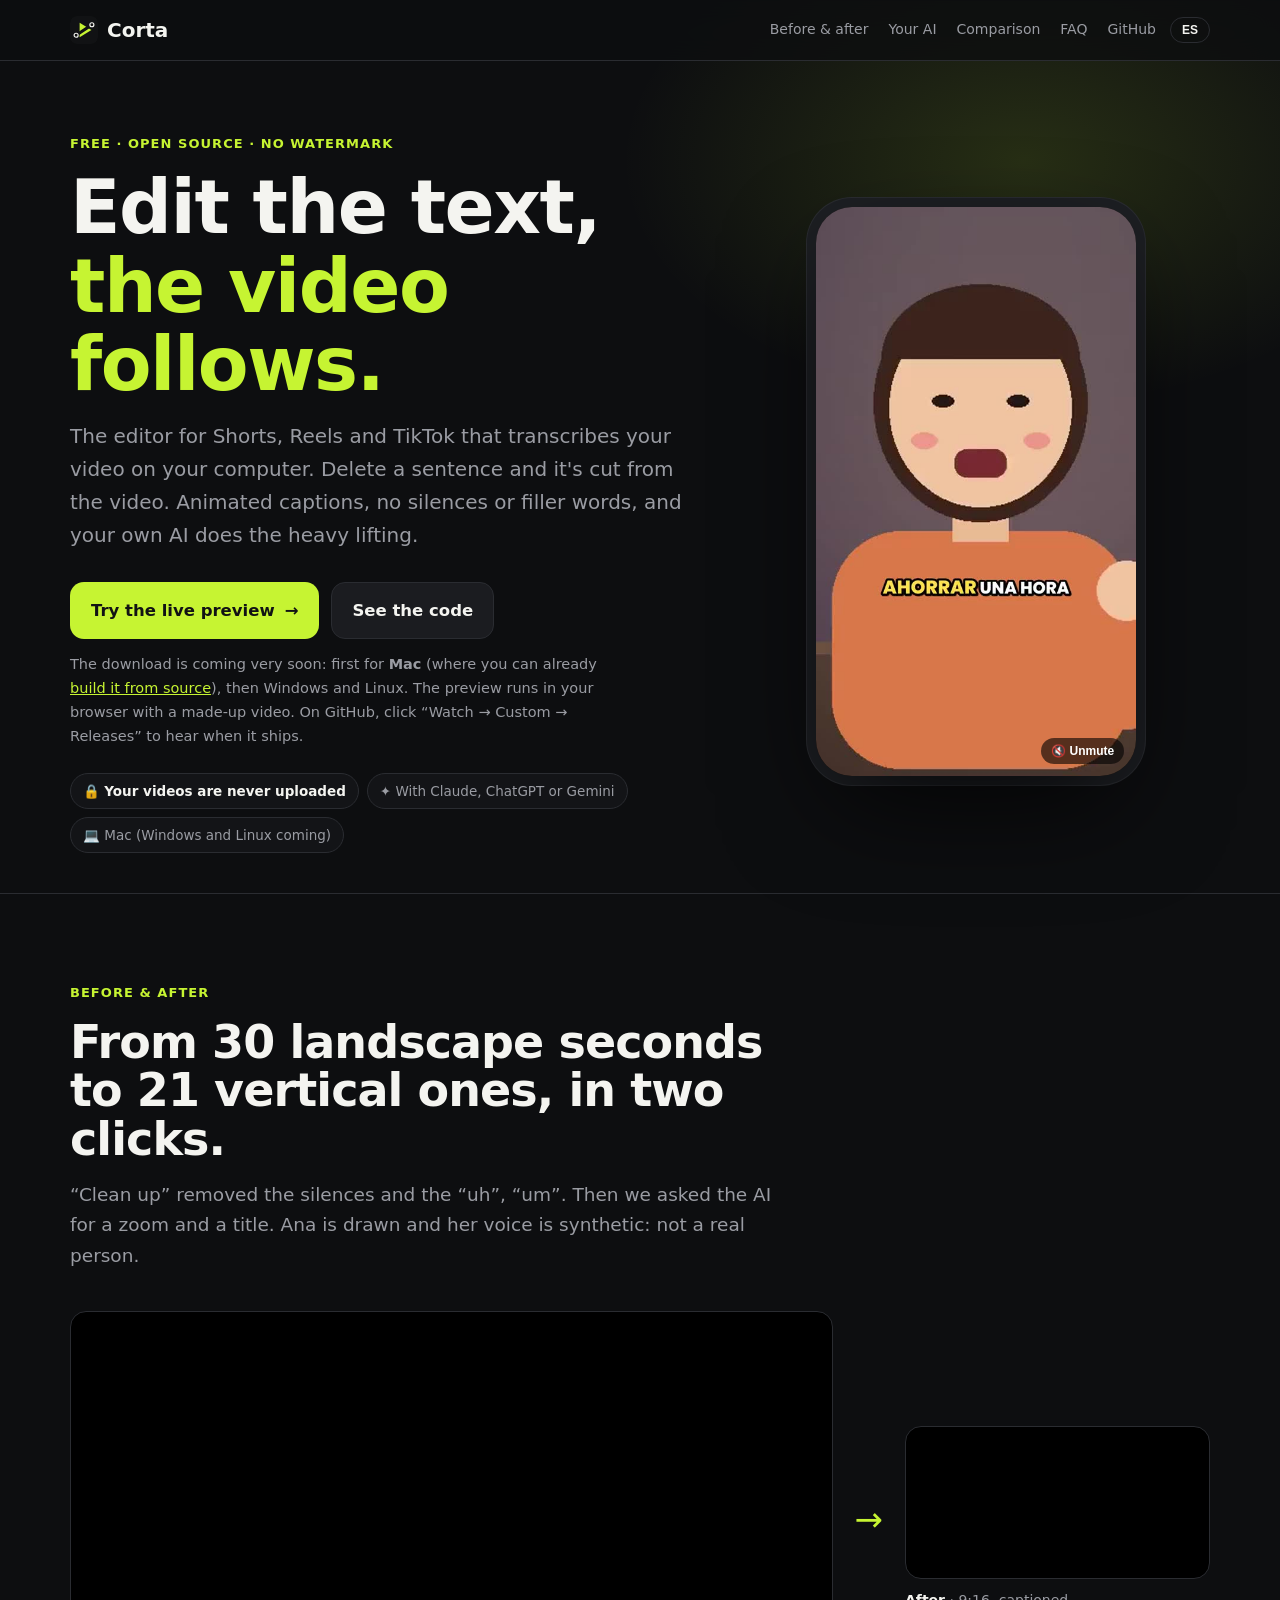
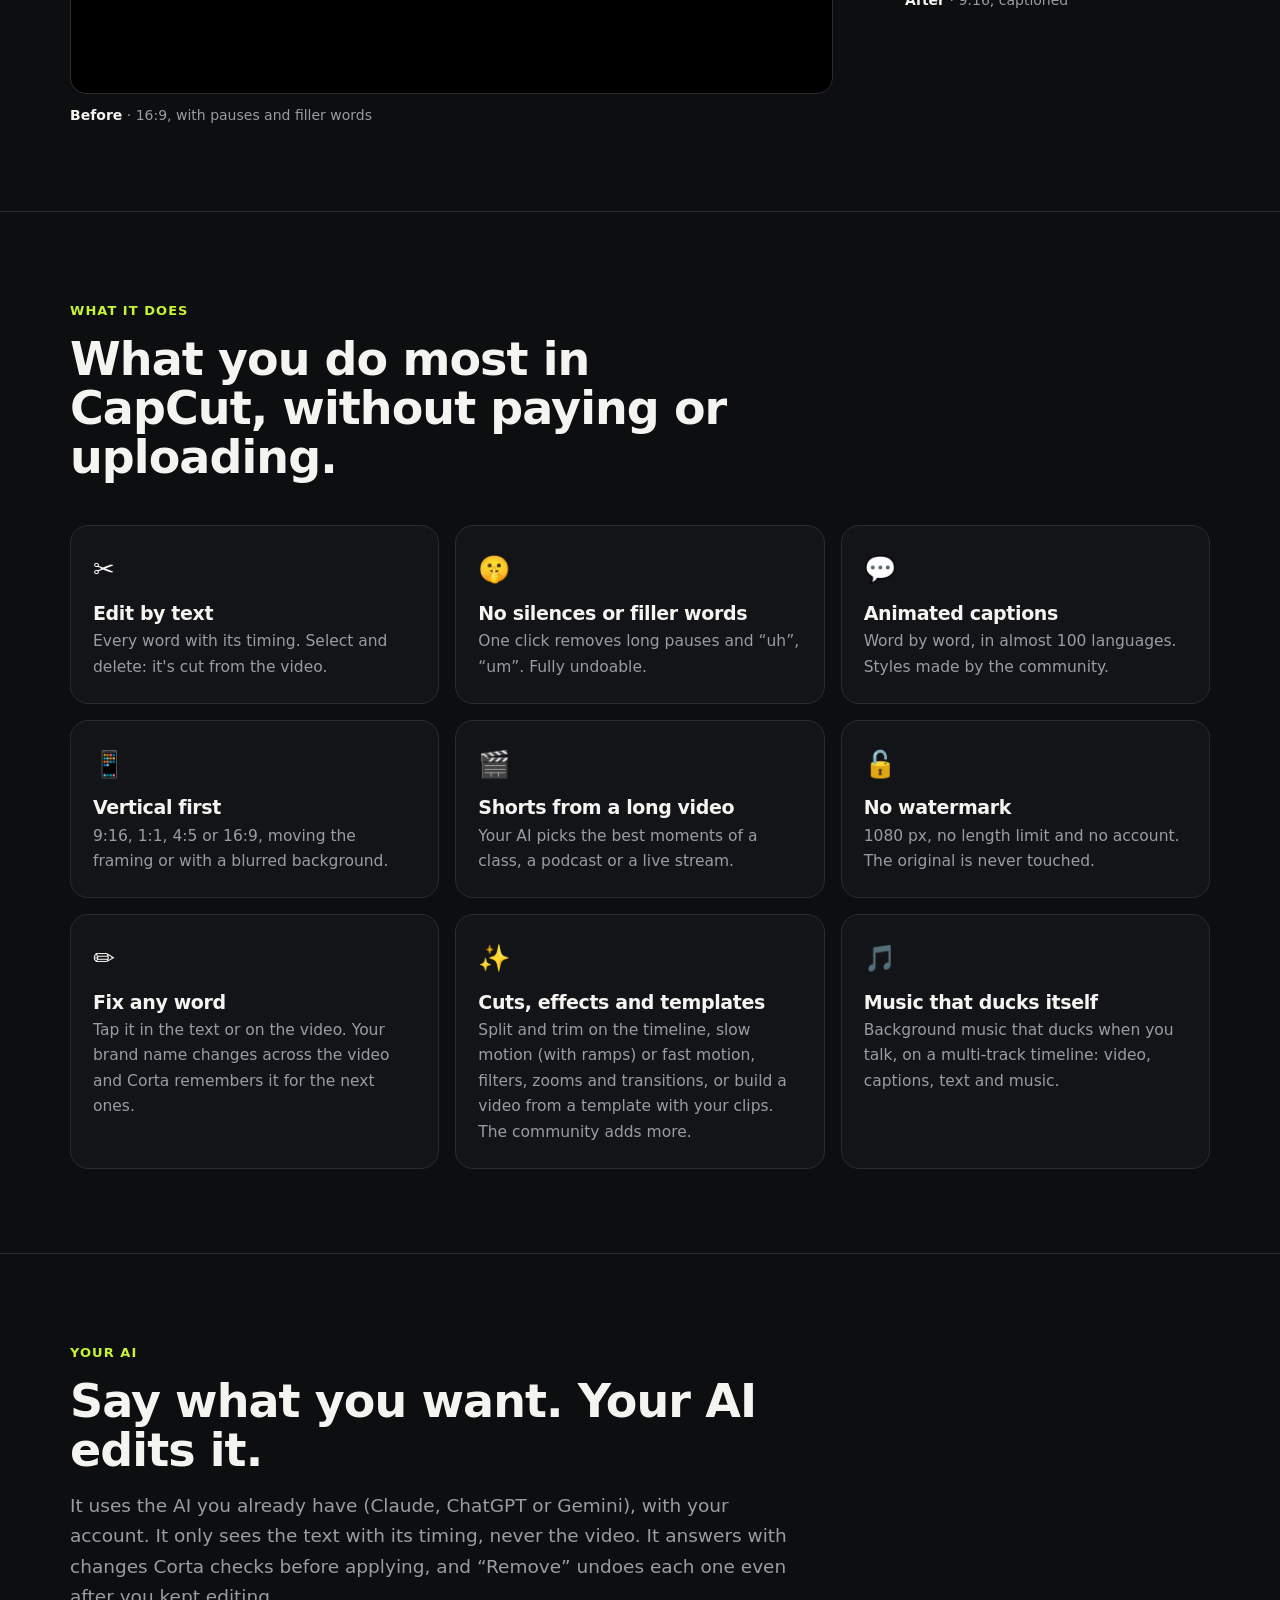
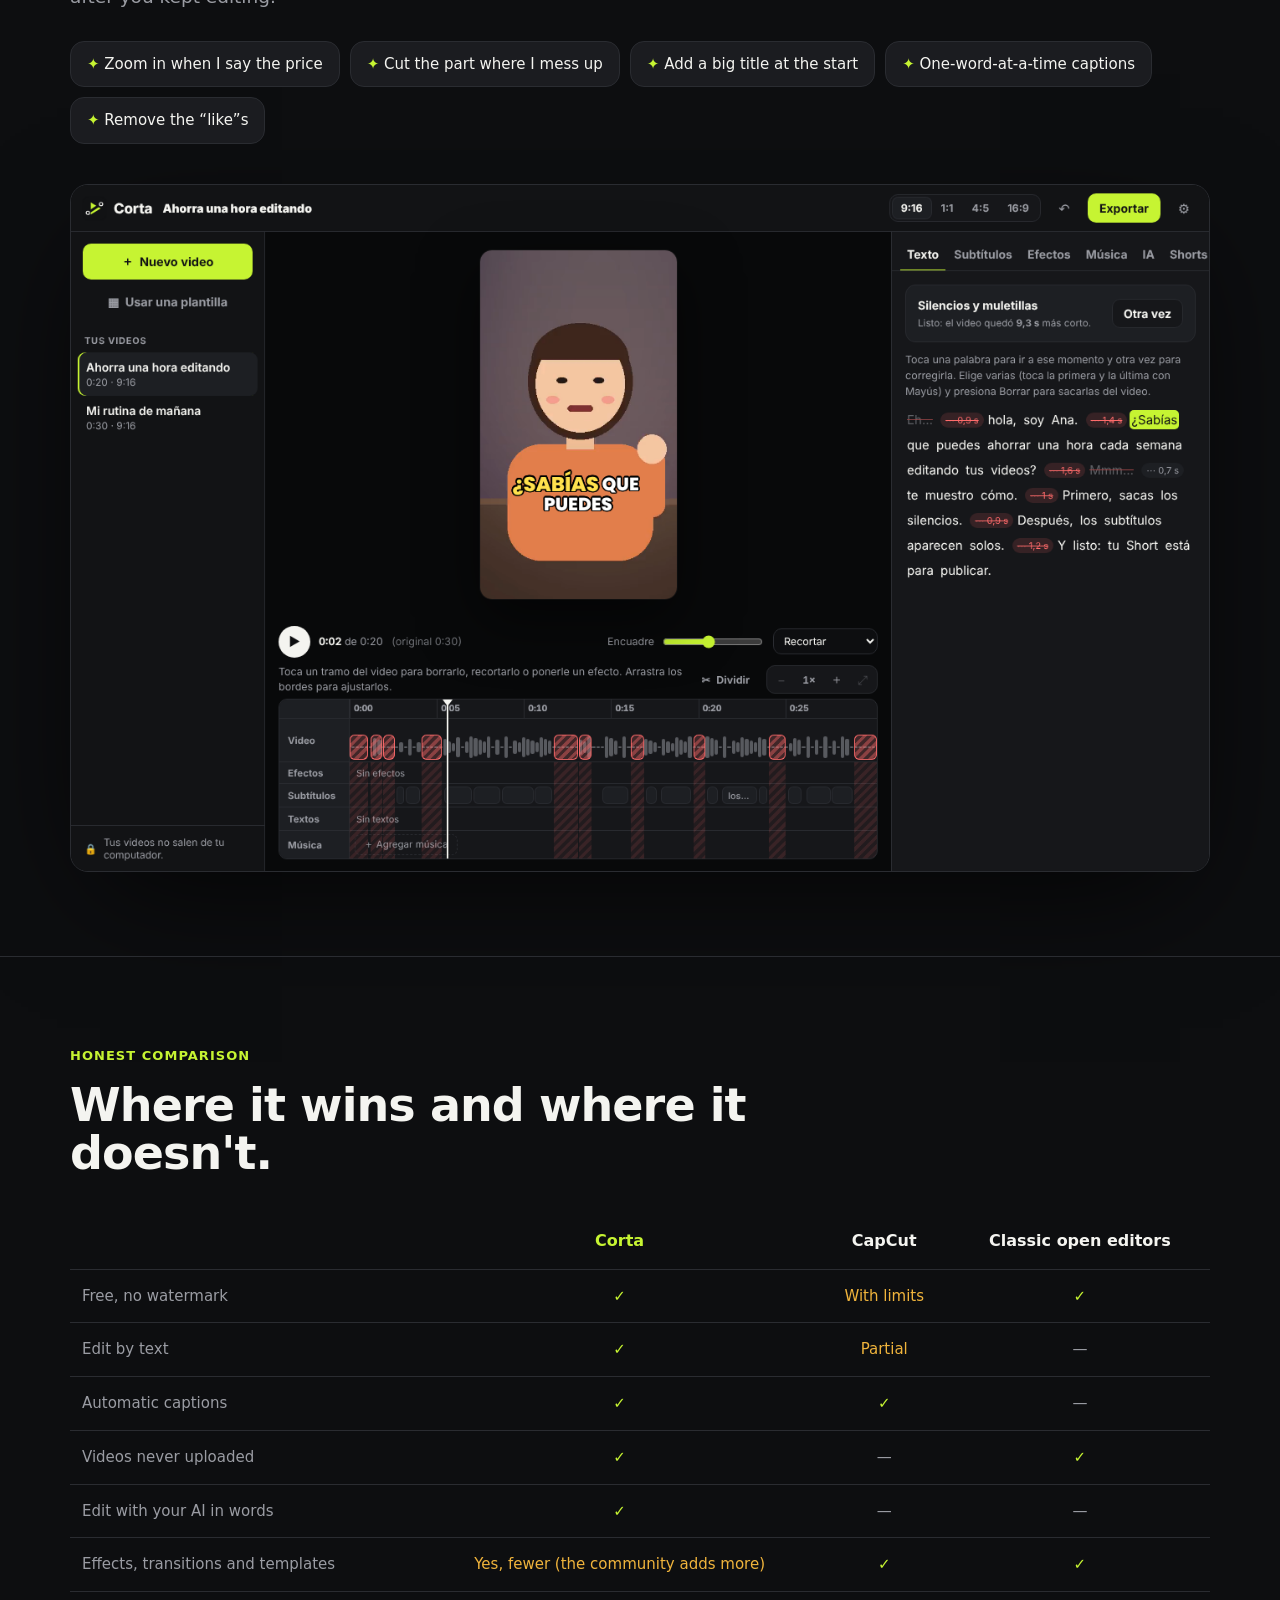
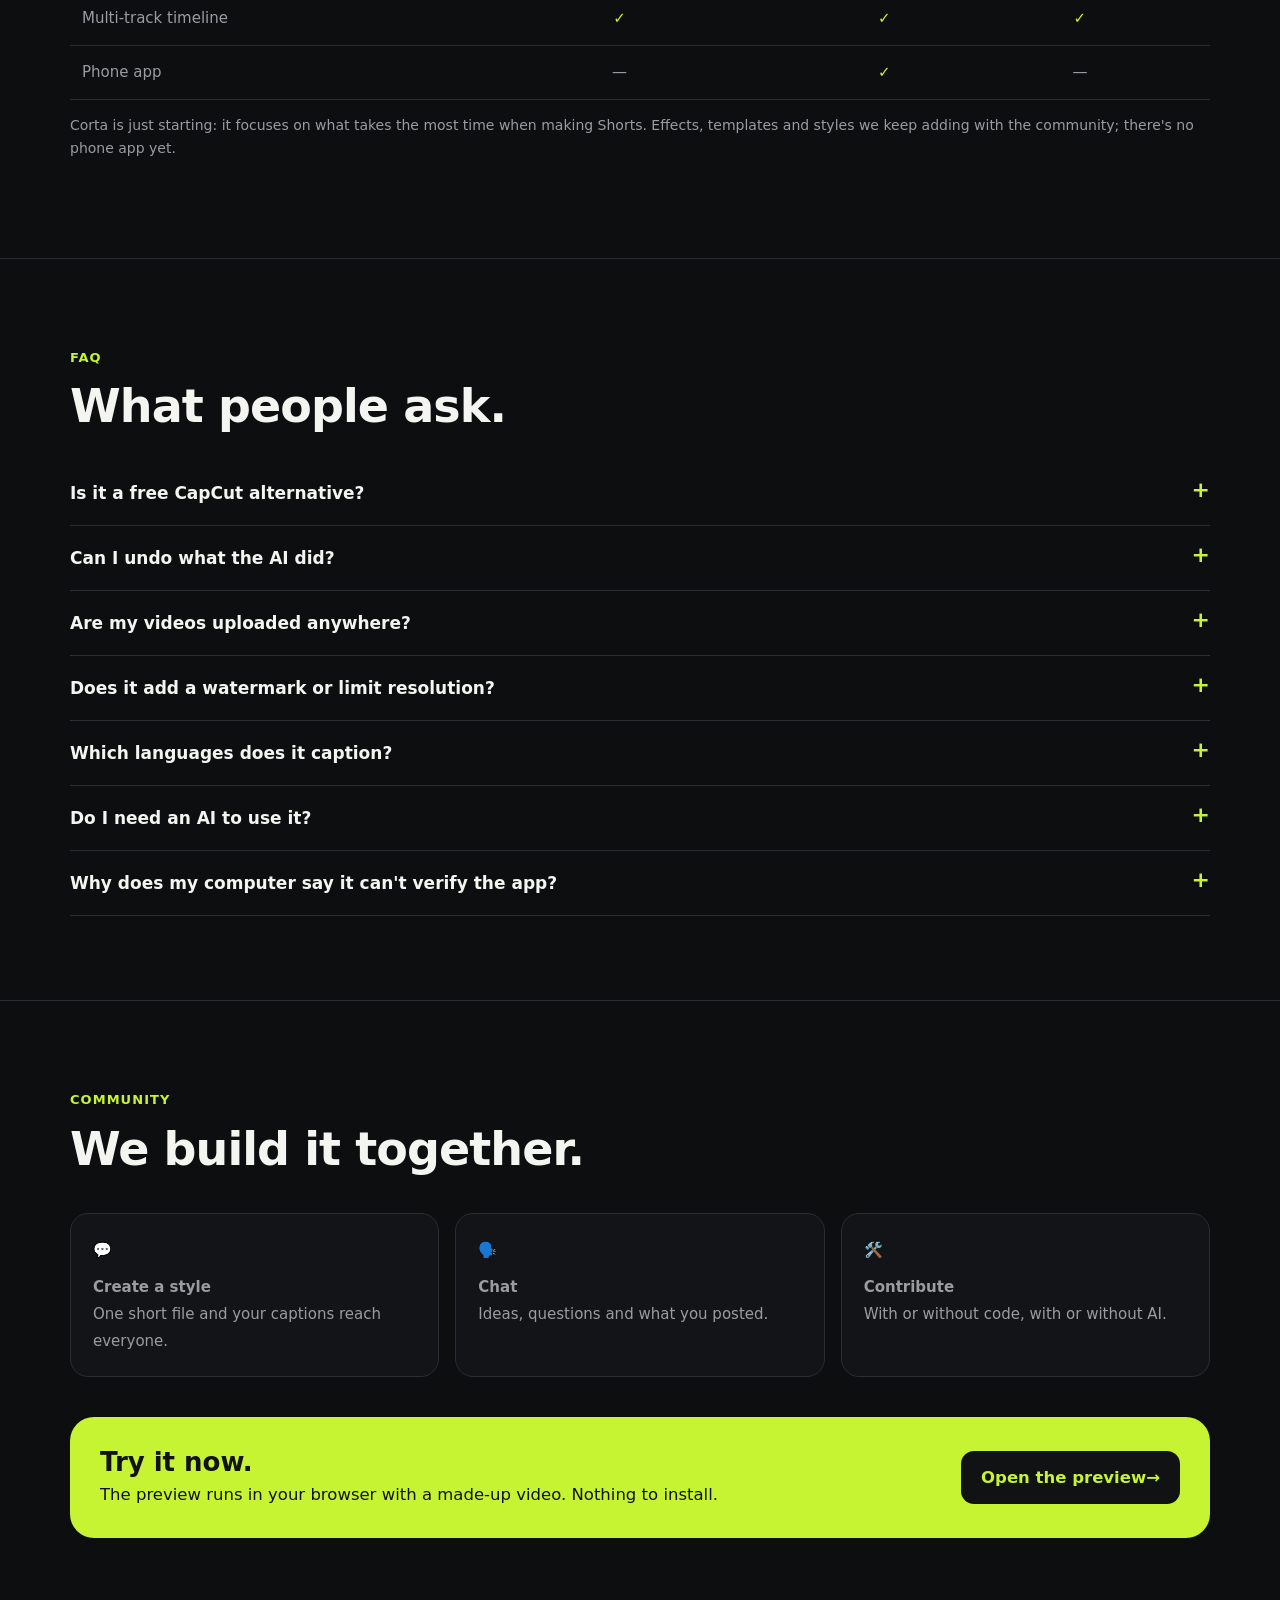
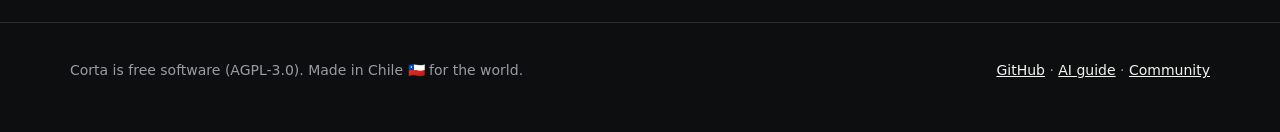
==== docs/index.html @ 0e77f6f2 "Velocidad por tramo: cámara lenta, rápida y rampa, sincronizada con subtítulos y efectos - proyecto." ====
<!doctype html>
<html lang="es">
<head>
<meta charset="utf-8">
<meta name="viewport" content="width=device-width, initial-scale=1">
<meta http-equiv="Content-Security-Policy" content="default-src 'self'; script-src 'sha256-eM6V+o60xkxbkZ+aqkT/GtKiY5yO519EwSRZNGDhV3E='; style-src 'self' 'unsafe-inline' https://fonts.googleapis.com; font-src https://fonts.gstatic.com; img-src 'self' data:; media-src 'self'; connect-src 'none'; object-src 'none'; base-uri 'none'; form-action 'none'; upgrade-insecure-requests">
<title>Corta — editor de video gratis para Shorts, Reels y TikTok con subtítulos automáticos | Alternativa abierta a CapCut</title>
<meta name="description" content="Editor de video gratis y de código abierto: editas el texto y se edita el video. Subtítulos animados automáticos, quita silencios y muletillas, formato vertical y tu propia IA para sacar Shorts de un video largo. Sin marca de agua y todo en tu computador.">
<link rel="canonical" href="https://corta-app.github.io/corta/">
<meta name="theme-color" content="#0d0e10">
<link rel="icon" href="favicon.svg" type="image/svg+xml">
<link rel="apple-touch-icon" href="apple-touch-icon.png">
<meta property="og:type" content="website">
<meta property="og:site_name" content="Corta">
<meta property="og:url" content="https://corta-app.github.io/corta/">
<meta property="og:locale" content="es_CL"><meta property="og:locale:alternate" content="en_US">
<meta property="og:title" content="Corta — editas el texto, se edita el video">
<meta property="og:description" content="Subtítulos animados, sin silencios ni muletillas y tu propia IA. Para Shorts, Reels y TikTok. Gratis, abierto y sin marca de agua.">
<meta property="og:image" content="https://corta-app.github.io/corta/img/compartir.png">
<meta property="og:image:width" content="1200"><meta property="og:image:height" content="630">
<meta property="og:image:alt" content="Corta: el editor y las plantillas, con un video de mentira">
<meta name="twitter:card" content="summary_large_image">
<meta name="twitter:title" content="Corta — editas el texto, se edita el video">
<meta name="twitter:description" content="Subtítulos animados, sin silencios ni muletillas, efectos, plantillas y tu propia IA. Para Shorts, Reels y TikTok. Gratis, abierto y sin marca de agua.">
<meta name="twitter:image" content="https://corta-app.github.io/corta/img/compartir.png">
<script type="application/ld+json">
{
 "@context": "https://schema.org",
 "@graph": [
  {
   "@type": "SoftwareApplication",
   "name": "Corta",
   "url": "https://corta-app.github.io/corta/",
   "image": "https://corta-app.github.io/corta/img/compartir.png",
   "description": "Editor de video para Shorts, Reels y TikTok que transcribe en tu computador para editar por texto, agrega subtítulos animados, quita silencios y muletillas y usa tu propia IA para editar y sacar Shorts de videos largos.",
   "applicationCategory": "MultimediaApplication",
   "operatingSystem": "macOS 15",
   "license": "https://www.gnu.org/licenses/agpl-3.0.html",
   "isAccessibleForFree": true,
   "offers": { "@type": "Offer", "price": "0", "priceCurrency": "USD" },
   "codeRepository": "https://github.com/corta-app/corta",
   "inLanguage": ["es", "en"]
  },
  {
   "@type": "FAQPage",
   "mainEntity": [
    { "@type": "Question", "name": "¿Corta es una alternativa gratis a CapCut?", "acceptedAnswer": { "@type": "Answer", "text": "Para lo que más se usa en Shorts, Reels y TikTok (subtítulos animados, cortar silencios, formato vertical) sí: es gratis, de código abierto y sin marca de agua. CapCut tiene muchos más efectos y una app de celular; Corta trae efectos, transiciones y plantillas, la comunidad suma más en su catálogo, y se enfoca en editar rápido por texto." } },
    { "@type": "Question", "name": "¿Puedo deshacer lo que hizo la IA?", "acceptedAnswer": { "@type": "Answer", "text": "Sí. Cada cambio de la IA queda anotado y «Quitar» deshace justo ese cambio, aunque hayas seguido editando. Lo que tocaste a mano después se conserva." } },
    { "@type": "Question", "name": "¿Mis videos se suben a algún lado?", "acceptedAnswer": { "@type": "Answer", "text": "No. La transcripción y la exportación pasan en tu computador. Tu IA solo recibe el texto del video con sus tiempos, con tu propia cuenta." } },
    { "@type": "Question", "name": "¿Pone marca de agua o limita la resolución?", "acceptedAnswer": { "@type": "Answer", "text": "No. Exporta en 1080 px sin marca de agua y sin límite de duración." } },
    { "@type": "Question", "name": "¿En qué idiomas hace subtítulos?", "acceptedAnswer": { "@type": "Answer", "text": "En los que entiende whisper, el transcriptor abierto: español, inglés, portugués, francés y casi 100 idiomas más." } },
    { "@type": "Question", "name": "¿Necesito una IA para usarlo?", "acceptedAnswer": { "@type": "Answer", "text": "No para editar por texto, limpiar silencios y poner subtítulos. La IA (Claude, ChatGPT o Gemini, con tu cuenta) sirve para pedir cambios en palabras y sacar Shorts de un video largo." } }
   ]
  }
 ]
}
</script>
<link rel="preconnect" href="https://fonts.googleapis.com"><link rel="preconnect" href="https://fonts.gstatic.com" crossorigin>
<link href="https://fonts.googleapis.com/css2?family=Bricolage+Grotesque:opsz,wght@12..96,500;12..96,700;12..96,800&family=Inter:wght@400;500;600&display=swap" rel="stylesheet">
<style>
  :root { --titulo: "Bricolage Grotesque", Inter, system-ui, -apple-system, sans-serif; --fondo: #0d0e10; --fondo2: #131417; --panel: #1b1c20; --linea: #2a2c31;
    --texto: #f4f4f0; --suave: #9a9ca3; --acento: #c6f432; --rojo: #ff6b6b; --tinta: #111214; }
  * { box-sizing: border-box; } html { scroll-behavior: smooth; scroll-padding-top: 76px; }
  body { margin: 0; background: var(--fondo); color: var(--texto); font: 16.5px/1.65 Inter, system-ui, -apple-system, sans-serif; -webkit-font-smoothing: antialiased; overflow-x: hidden; }
  a { color: var(--acento); } :focus-visible { outline: 2px solid var(--acento); outline-offset: 3px; border-radius: 6px; }
  .ancho { width: min(1140px, 100% - 32px); margin: 0 auto; }
  h1, h2, h3 { font-family: var(--titulo); letter-spacing: -.02em; line-height: 1.06; margin: 0; }
  section { padding: 84px 0; } section + section { border-top: 1px solid var(--linea); }
  .etiqueta { display: inline-block; font-size: 13px; font-weight: 600; letter-spacing: .08em; text-transform: uppercase; color: var(--acento); margin-bottom: 14px; }
  h2 { font-size: clamp(30px, 4vw, 46px); font-weight: 800; max-width: 22ch; }
  .intro { color: var(--suave); font-size: 18.5px; max-width: 62ch; margin: 16px 0 0; }
  .barra { position: sticky; top: 0; z-index: 20; backdrop-filter: blur(14px); background: color-mix(in srgb, var(--fondo) 80%, transparent); border-bottom: 1px solid var(--linea); }
  .barra .ancho { display: flex; align-items: center; gap: 14px; height: 60px; }
  .marca { display: flex; align-items: center; gap: 9px; font-family: var(--titulo); font-weight: 800; font-size: 20px; text-decoration: none; color: var(--texto); }
  .marca img { width: 28px; height: 28px; border-radius: 7px; }
  .barra nav { display: flex; gap: 20px; margin-left: auto; font-size: 14px; } .barra nav a { color: var(--suave); text-decoration: none; } .barra nav a:hover { color: var(--texto); }
  .idioma { border: 1px solid var(--linea); background: none; color: var(--texto); border-radius: 999px; padding: 5px 11px; font: 600 12px Inter, sans-serif; cursor: pointer; }
  @media (max-width: 820px) { .barra nav { display: none; } .idioma { margin-left: auto; } }

  .portada { padding: 68px 0 40px; border: 0; position: relative; }
  .portada::before { content: ""; position: absolute; inset: -60px 0 auto; height: 640px; background: radial-gradient(45% 55% at 80% 25%, rgba(198, 244, 50, .14), transparent 70%); pointer-events: none; z-index: -1; }
  .portada .ancho { display: grid; grid-template-columns: minmax(0, 1.15fr) minmax(0, .85fr); gap: 40px; align-items: center; }
  .portada h1 { font-size: clamp(42px, 6vw, 74px); font-weight: 800; }
  .portada h1 em { font-style: normal; color: var(--acento); }
  .portada .intro { font-size: 20px; }
  .acciones { display: flex; flex-wrap: wrap; gap: 12px; margin-top: 30px; align-items: center; }
  .boton { display: inline-flex; align-items: center; gap: 10px; padding: 14px 20px; border-radius: 14px; font-weight: 600; text-decoration: none; border: 1px solid var(--linea); color: var(--texto); background: var(--panel); }
  .boton.principal { background: var(--acento); color: var(--tinta); border-color: transparent; }
  .boton:hover { filter: brightness(1.07); }
  .aviso { color: var(--suave); font-size: 14.5px; margin-top: 14px; max-width: 60ch; }
  .chips { display: flex; flex-wrap: wrap; gap: 8px; margin-top: 24px; }
  .chips > span { font-size: 13.5px; padding: 6px 12px; border-radius: 999px; background: var(--fondo2); border: 1px solid var(--linea); color: var(--suave); }
  .chips b { color: var(--texto); font-weight: 600; }
  .telefono { justify-self: center; width: min(320px, 80vw); aspect-ratio: 9 / 16; border-radius: 36px; overflow: hidden; background: #000; box-shadow: 0 40px 110px -20px rgba(0, 0, 0, .8), 0 0 0 9px #1d1f23, 0 0 0 10px #2a2c31; position: relative; }
  .telefono video { width: 100%; height: 100%; object-fit: cover; display: block; }
  .sonido { position: absolute; right: 12px; bottom: 12px; border: 0; border-radius: 99px; background: rgba(0, 0, 0, .6); color: #fff; padding: 6px 10px; font: 600 12px Inter, sans-serif; cursor: pointer; }
  @media (max-width: 860px) { .portada .ancho { grid-template-columns: 1fr; } }

  .antes-despues { display: grid; grid-template-columns: minmax(0, 1.5fr) auto minmax(0, .6fr); gap: 22px; align-items: center; margin-top: 40px; }
  .antes-despues figure { margin: 0; }
  .antes-despues video { width: 100%; display: block; border-radius: 16px; border: 1px solid var(--linea); background: #000; }
  .antes-despues figcaption { color: var(--suave); font-size: 14px; margin-top: 10px; }
  .antes-despues figcaption b { color: var(--texto); }
  .flecha { font-size: 34px; color: var(--acento); }
  @media (max-width: 760px) { .antes-despues { grid-template-columns: 1fr; } .flecha { transform: rotate(90deg); justify-self: center; } .antes-despues figure:last-child { width: 60%; justify-self: center; } }

  .rejilla { display: grid; grid-template-columns: repeat(3, minmax(0, 1fr)); gap: 16px; margin-top: 44px; }
  .funcion { background: var(--fondo2); border: 1px solid var(--linea); border-radius: 18px; padding: 22px; }
  .funcion .ico { font-size: 26px; } .funcion h3 { font-size: 19px; margin: 12px 0 6px; } .funcion p { color: var(--suave); margin: 0; font-size: 15.5px; }
  @media (max-width: 860px) { .rejilla { grid-template-columns: 1fr; } }

  .editor { margin-top: 40px; border-radius: 18px; overflow: hidden; border: 1px solid var(--linea); box-shadow: 0 40px 120px -30px rgba(0, 0, 0, .8); }
  .editor img { display: block; width: 100%; height: auto; }
  .pedidos { display: flex; flex-wrap: wrap; gap: 10px; margin-top: 28px; }
  .pedidos > span { padding: 10px 16px; border-radius: 14px; background: var(--panel); border: 1px solid var(--linea); font-size: 15px; }
  .pedidos > span::before { content: "✦ "; color: var(--acento); }

  .tabla { width: 100%; border-collapse: collapse; margin-top: 36px; font-size: 15px; }
  .tabla th, .tabla td { padding: 14px 12px; border-bottom: 1px solid var(--linea); text-align: center; }
  .tabla th:first-child, .tabla td:first-child { text-align: left; color: var(--suave); }
  .tabla thead th { font-family: var(--titulo); font-size: 16px; } .tabla thead th.yo { color: var(--acento); }
  .si { color: var(--acento); font-weight: 700; } .no { color: var(--suave); } .medio { color: #f0b43c; }
  .envoltura-tabla { overflow-x: auto; } .nota-tabla { color: var(--suave); font-size: 14px; margin-top: 14px; }

  details.p { border-bottom: 1px solid var(--linea); padding: 18px 0; } details.p summary { cursor: pointer; font-weight: 600; font-size: 17px; list-style: none; display: flex; justify-content: space-between; gap: 20px; }
  details.p summary::-webkit-details-marker { display: none; } details.p summary::after { content: "+"; color: var(--acento); font-size: 22px; line-height: 1; } details.p[open] summary::after { content: "–"; }
  details.p p { color: var(--suave); margin: 10px 0 0; max-width: 75ch; }
  .preguntas { margin-top: 30px; }

  .comunidad { display: grid; grid-template-columns: repeat(3, minmax(0, 1fr)); gap: 16px; margin-top: 40px; }
  .comunidad a { display: block; padding: 22px; border-radius: 18px; border: 1px solid var(--linea); background: var(--fondo2); text-decoration: none; color: var(--texto); }
  .comunidad a:hover { border-color: var(--acento); } .comunidad b { font: 700 19px var(--titulo); display: block; margin: 10px 0 4px; } .comunidad span { color: var(--suave); font-size: 15px; }
  @media (max-width: 860px) { .comunidad { grid-template-columns: 1fr; } }
  .final { margin-top: 40px; padding: 30px; border-radius: 24px; background: var(--acento); color: var(--tinta); display: flex; flex-wrap: wrap; gap: 16px 24px; align-items: center; }
  .final p { margin: 0; flex: 1; min-width: 240px; font-size: 16.5px; } .final p b { display: block; font: 800 26px var(--titulo); margin-bottom: 4px; }
  .final a { display: inline-flex; padding: 13px 20px; border-radius: 13px; background: var(--tinta); color: var(--acento); font-weight: 600; text-decoration: none; }
  footer { padding: 36px 0 50px; border-top: 1px solid var(--linea); color: var(--suave); font-size: 14px; }
  footer .ancho { display: flex; flex-wrap: wrap; gap: 12px 18px; justify-content: space-between; } footer a { color: var(--texto); }
  [data-en] { display: none; } html[lang="en"] [data-es] { display: none; } html[lang="en"] [data-en] { display: revert; }
</style>
</head>
<body>
<header class="barra"><div class="ancho">
  <a class="marca" href="./"><img src="favicon.svg" alt="">Corta</a>
  <nav aria-label="Secciones">
    <a href="#antes"><span data-es>Antes y después</span><span data-en>Before & after</span></a>
    <a href="#ia"><span data-es>Tu IA</span><span data-en>Your AI</span></a>
    <a href="#comparar"><span data-es>Comparación</span><span data-en>Comparison</span></a>
    <a href="#preguntas"><span data-es>Preguntas</span><span data-en>FAQ</span></a>
    <a href="https://github.com/corta-app/corta">GitHub</a>
  </nav>
  <button class="idioma" id="idioma" type="button" aria-label="Cambiar idioma / Change language">EN</button>
</div></header>

<main>
<section class="portada"><div class="ancho">
  <div>
    <span class="etiqueta"><span data-es>Gratis · Código abierto · Sin marca de agua</span><span data-en>Free · Open source · No watermark</span></span>
    <h1><span data-es>Editas el texto, <em>se edita el video.</em></span><span data-en>Edit the text, <em>the video follows.</em></span></h1>
    <p class="intro"><span data-es>El editor para Shorts, Reels y TikTok que transcribe tu video en tu computador. Borras una frase y se borra del video. Subtítulos animados, sin silencios ni muletillas, y tu propia IA hace el trabajo pesado.</span><span data-en>The editor for Shorts, Reels and TikTok that transcribes your video on your computer. Delete a sentence and it's cut from the video. Animated captions, no silences or filler words, and your own AI does the heavy lifting.</span></p>
    <div class="acciones">
      <a class="boton principal" href="demo/"><span data-es>Probar la vista previa</span><span data-en>Try the live preview</span> →</a>
      <a class="boton" href="https://github.com/corta-app/corta"><span data-es>Ver el código</span><span data-en>See the code</span></a>
    </div>
    <p class="aviso"><span data-es>La versión para descargar llega muy pronto: primero en <b>Mac</b> (donde ya se puede <a href="https://github.com/corta-app/corta#instalar">instalar desde el código</a>) y después en Windows y Linux. La vista previa funciona en el navegador con un video de mentira. En GitHub, toca «Watch → Custom → Releases» para enterarte cuando salga.</span><span data-en>The download is coming very soon: first for <b>Mac</b> (where you can already <a href="https://github.com/corta-app/corta#instalar">build it from source</a>), then Windows and Linux. The preview runs in your browser with a made-up video. On GitHub, click “Watch → Custom → Releases” to hear when it ships.</span></p>
    <div class="chips">
      <span>🔒 <b><span data-es>Tus videos no se suben a ningún lado</span><span data-en>Your videos are never uploaded</span></b></span>
      <span>✦ <span data-es>Con Claude, ChatGPT o Gemini</span><span data-en>With Claude, ChatGPT or Gemini</span></span>
      <span>💻 <span data-es>Mac (Windows y Linux en camino)</span><span data-en>Mac (Windows and Linux coming)</span></span>
    </div>
  </div>
  <div class="telefono"><video src="img/despues.mp4" poster="img/despues.jpg" autoplay muted loop playsinline aria-label="Video vertical exportado con Corta (presentadora dibujada, datos ficticios)"></video>
    <button class="sonido" id="sonido" type="button">🔇 <span data-es>Activar sonido</span><span data-en>Unmute</span></button></div>
</div></section>

<section id="antes"><div class="ancho">
  <span class="etiqueta"><span data-es>Antes y después</span><span data-en>Before & after</span></span>
  <h2><span data-es>De 30 segundos horizontales a 21 verticales, en dos clics.</span><span data-en>From 30 landscape seconds to 21 vertical ones, in two clicks.</span></h2>
  <p class="intro"><span data-es>«Limpiar» sacó los silencios y los «eh», «mmm». Después le pedimos a la IA un zoom y un título. Ana es dibujada y su voz es sintética: no es una persona real.</span><span data-en>“Clean up” removed the silences and the “uh”, “um”. Then we asked the AI for a zoom and a title. Ana is drawn and her voice is synthetic: not a real person.</span></p>
  <div class="antes-despues">
    <figure><video src="img/antes.mp4" muted loop playsinline autoplay preload="metadata" aria-label="Video original horizontal"></video><figcaption><b><span data-es>Antes</span><span data-en>Before</span></b> · <span data-es>16:9, con pausas y muletillas</span><span data-en>16:9, with pauses and filler words</span></figcaption></figure>
    <span class="flecha" aria-hidden="true">→</span>
    <figure><video src="img/despues.mp4" muted loop playsinline autoplay preload="metadata" aria-label="Video editado vertical con subtítulos"></video><figcaption><b><span data-es>Después</span><span data-en>After</span></b> · <span data-es>9:16, con subtítulos</span><span data-en>9:16, captioned</span></figcaption></figure>
  </div>
</div></section>

<section id="funciones"><div class="ancho">
  <span class="etiqueta"><span data-es>Lo que hace</span><span data-en>What it does</span></span>
  <h2><span data-es>Lo que más haces en CapCut, sin pagar ni subir nada.</span><span data-en>What you do most in CapCut, without paying or uploading.</span></h2>
  <div class="rejilla">
    <div class="funcion"><div class="ico">✂️</div><h3><span data-es>Edita por texto</span><span data-en>Edit by text</span></h3><p><span data-es>Cada palabra con su tiempo. Elige y borra: se corta del video.</span><span data-en>Every word with its timing. Select and delete: it's cut from the video.</span></p></div>
    <div class="funcion"><div class="ico">🤫</div><h3><span data-es>Sin silencios ni muletillas</span><span data-en>No silences or filler words</span></h3><p><span data-es>Un clic saca las pausas largas y los «eh», «mmm». Se puede deshacer.</span><span data-en>One click removes long pauses and “uh”, “um”. Fully undoable.</span></p></div>
    <div class="funcion"><div class="ico">💬</div><h3><span data-es>Subtítulos animados</span><span data-en>Animated captions</span></h3><p><span data-es>Palabra por palabra, en casi 100 idiomas. Estilos que crea la comunidad.</span><span data-en>Word by word, in almost 100 languages. Styles made by the community.</span></p></div>
    <div class="funcion"><div class="ico">📱</div><h3><span data-es>Vertical primero</span><span data-en>Vertical first</span></h3><p><span data-es>9:16, 1:1, 4:5 o 16:9, moviendo el encuadre o con fondo borroso.</span><span data-en>9:16, 1:1, 4:5 or 16:9, moving the framing or with a blurred background.</span></p></div>
    <div class="funcion"><div class="ico">🎬</div><h3><span data-es>Shorts de un video largo</span><span data-en>Shorts from a long video</span></h3><p><span data-es>Tu IA elige los mejores momentos de una clase, un podcast o un live.</span><span data-en>Your AI picks the best moments of a class, a podcast or a live stream.</span></p></div>
    <div class="funcion"><div class="ico">🔓</div><h3><span data-es>Sin marca de agua</span><span data-en>No watermark</span></h3><p><span data-es>1080 px, sin límite de duración y sin cuenta. El original nunca se toca.</span><span data-en>1080 px, no length limit and no account. The original is never touched.</span></p></div>
    <div class="funcion"><div class="ico">✏️</div><h3><span data-es>Corrige cualquier palabra</span><span data-en>Fix any word</span></h3><p><span data-es>Tócala en el texto o sobre el video. El nombre de tu marca se cambia en todo el video y Corta lo recuerda para los próximos.</span><span data-en>Tap it in the text or on the video. Your brand name changes across the video and Corta remembers it for the next ones.</span></p></div>
    <div class="funcion"><div class="ico">✨</div><h3><span data-es>Cortes, efectos y plantillas</span><span data-en>Cuts, effects and templates</span></h3><p><span data-es>Divide y recorta en la línea de tiempo, cámara lenta (con rampa) o rápida, filtros, zooms y transiciones, o arma un video desde una plantilla con tus clips. La comunidad suma más.</span><span data-en>Split and trim on the timeline, slow motion (with ramps) or fast motion, filters, zooms and transitions, or build a video from a template with your clips. The community adds more.</span></p></div>
    <div class="funcion"><div class="ico">🎵</div><h3><span data-es>Música que baja sola</span><span data-en>Music that ducks itself</span></h3><p><span data-es>Música de fondo que baja cuando hablas, en una línea de tiempo con pistas: video, subtítulos, textos y música.</span><span data-en>Background music that ducks when you talk, on a multi-track timeline: video, captions, text and music.</span></p></div>
  </div>
</div></section>

<section id="ia"><div class="ancho">
  <span class="etiqueta"><span data-es>Tu IA</span><span data-en>Your AI</span></span>
  <h2><span data-es>Dile lo que quieres. Tu IA lo edita.</span><span data-en>Say what you want. Your AI edits it.</span></h2>
  <p class="intro"><span data-es>Usa la IA que ya tienes (Claude, ChatGPT o Gemini), con tu cuenta. Solo ve el texto con sus tiempos, nunca el video. Responde cambios que Corta revisa antes de aplicar, y «Quitar» deshace cada uno aunque hayas seguido editando.</span><span data-en>It uses the AI you already have (Claude, ChatGPT or Gemini), with your account. It only sees the text with its timing, never the video. It answers with changes Corta checks before applying, and “Remove” undoes each one even after you kept editing.</span></p>
  <div class="pedidos">
    <span><span data-es>Pon zoom cuando digo el precio</span><span data-en>Zoom in when I say the price</span></span>
    <span><span data-es>Saca la parte donde me equivoco</span><span data-en>Cut the part where I mess up</span></span>
    <span><span data-es>Pon un título grande al inicio</span><span data-en>Add a big title at the start</span></span>
    <span><span data-es>Subtítulos de una palabra a la vez</span><span data-en>One-word-at-a-time captions</span></span>
    <span><span data-es>Saca los «o sea»</span><span data-en>Remove the “like”s</span></span>
  </div>
  <div class="editor"><img src="img/editor.png" width="1360" height="820" alt="El editor de Corta: vista previa vertical con subtítulos, la transcripción con los silencios cortados y la línea de tiempo con pistas (datos ficticios)" loading="lazy"></div>
</div></section>

<section id="comparar"><div class="ancho">
  <span class="etiqueta"><span data-es>Comparación honesta</span><span data-en>Honest comparison</span></span>
  <h2><span data-es>Lo que gana y lo que no.</span><span data-en>Where it wins and where it doesn't.</span></h2>
  <div class="envoltura-tabla"><table class="tabla">
    <thead><tr><th></th><th class="yo">Corta</th><th>CapCut</th><th><span data-es>Editores abiertos clásicos</span><span data-en>Classic open editors</span></th></tr></thead>
    <tbody>
      <tr><td><span data-es>Gratis, sin marca de agua</span><span data-en>Free, no watermark</span></td><td class="si">✓</td><td class="medio"><span data-es>Con límites</span><span data-en>With limits</span></td><td class="si">✓</td></tr>
      <tr><td><span data-es>Editar por texto</span><span data-en>Edit by text</span></td><td class="si">✓</td><td class="medio"><span data-es>Parcial</span><span data-en>Partial</span></td><td class="no">—</td></tr>
      <tr><td><span data-es>Subtítulos automáticos</span><span data-en>Automatic captions</span></td><td class="si">✓</td><td class="si">✓</td><td class="no">—</td></tr>
      <tr><td><span data-es>Tus videos no se suben</span><span data-en>Videos never uploaded</span></td><td class="si">✓</td><td class="no">—</td><td class="si">✓</td></tr>
      <tr><td><span data-es>Editar con tu IA en palabras</span><span data-en>Edit with your AI in words</span></td><td class="si">✓</td><td class="no">—</td><td class="no">—</td></tr>
      <tr><td><span data-es>Efectos, transiciones y plantillas</span><span data-en>Effects, transitions and templates</span></td><td class="medio"><span data-es>Sí, menos (la comunidad suma más)</span><span data-en>Yes, fewer (the community adds more)</span></td><td class="si">✓</td><td class="si">✓</td></tr>
      <tr><td><span data-es>Línea de tiempo con varias pistas</span><span data-en>Multi-track timeline</span></td><td class="si">✓</td><td class="si">✓</td><td class="si">✓</td></tr>
      <tr><td><span data-es>App de celular</span><span data-en>Phone app</span></td><td class="no">—</td><td class="si">✓</td><td class="no">—</td></tr>
    </tbody></table></div>
  <p class="nota-tabla"><span data-es>Corta recién parte: se enfoca en lo que más tiempo quita al hacer Shorts. Efectos, plantillas y estilos los vamos sumando con la comunidad; la app de celular todavía no existe.</span><span data-en>Corta is just starting: it focuses on what takes the most time when making Shorts. Effects, templates and styles we keep adding with the community; there's no phone app yet.</span></p>
</div></section>

<section id="preguntas"><div class="ancho">
  <span class="etiqueta"><span data-es>Preguntas</span><span data-en>FAQ</span></span>
  <h2><span data-es>Lo que la gente pregunta.</span><span data-en>What people ask.</span></h2>
  <div class="preguntas">
    <details class="p"><summary><span data-es>¿Es una alternativa gratis a CapCut?</span><span data-en>Is it a free CapCut alternative?</span></summary><p><span data-es>Para lo que más se usa en Shorts, Reels y TikTok (subtítulos animados, cortar silencios, formato vertical), sí: gratis, de código abierto y sin marca de agua. CapCut tiene muchos más efectos y una app de celular; Corta trae efectos, transiciones y plantillas (y la comunidad suma más en su catálogo), y se enfoca en editar rápido por texto.</span><span data-en>For what people use most for Shorts, Reels and TikTok (animated captions, cutting silences, vertical format), yes: free, open source and no watermark. CapCut has far more effects and a phone app; Corta has effects, transitions and templates (and the community adds more to its catalog), and focuses on fast text-based editing.</span></p></details>
    <details class="p"><summary><span data-es>¿Puedo deshacer lo que hizo la IA?</span><span data-en>Can I undo what the AI did?</span></summary><p><span data-es>Sí. Cada cambio de la IA queda anotado y «Quitar» deshace justo ese cambio, aunque hayas seguido editando. Lo que tocaste a mano después se conserva.</span><span data-en>Yes. Every AI change is logged and “Remove” undoes just that change, even after you kept editing. What you touched by hand afterwards stays.</span></p></details>
    <details class="p"><summary><span data-es>¿Mis videos se suben a algún lado?</span><span data-en>Are my videos uploaded anywhere?</span></summary><p><span data-es>No. La transcripción y la exportación pasan en tu computador. Tu IA solo recibe el texto del video con sus tiempos, con tu propia cuenta.</span><span data-en>No. Transcription and export happen on your computer. Your AI only receives the video's text with its timing, with your own account.</span></p></details>
    <details class="p"><summary><span data-es>¿Pone marca de agua o limita la resolución?</span><span data-en>Does it add a watermark or limit resolution?</span></summary><p><span data-es>No. Exporta en 1080 px, sin marca de agua y sin límite de duración.</span><span data-en>No. It exports at 1080 px, with no watermark and no length limit.</span></p></details>
    <details class="p"><summary><span data-es>¿En qué idiomas hace subtítulos?</span><span data-en>Which languages does it caption?</span></summary><p><span data-es>En los que entiende whisper, el transcriptor abierto: español, inglés, portugués, francés y casi 100 idiomas más.</span><span data-en>Those whisper, the open transcriber, understands: Spanish, English, Portuguese, French and almost 100 more.</span></p></details>
    <details class="p"><summary><span data-es>¿Necesito una IA para usarlo?</span><span data-en>Do I need an AI to use it?</span></summary><p><span data-es>No para editar por texto, limpiar silencios y poner subtítulos. La IA sirve para pedir cambios en palabras y sacar Shorts de un video largo. <a href="ia.html">Cómo instalar tu IA</a>.</span><span data-en>Not for text editing, cleaning silences and captions. The AI is for requesting changes in words and making Shorts from a long video. <a href="ia.html">How to install your AI</a>.</span></p></details>
    <details class="p"><summary><span data-es>¿Por qué mi computador dice que no puede verificar la app?</span><span data-en>Why does my computer say it can't verify the app?</span></summary><p><span data-es>Porque es un proyecto gratis que todavía no tiene el certificado pagado de Apple o Microsoft. El código es abierto. En Mac: Ajustes del Sistema → Privacidad y seguridad → «Abrir igualmente». En Windows: «Más información» → «Ejecutar de todas formas».</span><span data-en>Because it's a free project without a paid Apple or Microsoft certificate yet. The code is open. On Mac: System Settings → Privacy &amp; Security → “Open Anyway”. On Windows: “More info” → “Run anyway”.</span></p></details>
  </div>
</div></section>

<section id="comunidad"><div class="ancho">
  <span class="etiqueta"><span data-es>Comunidad</span><span data-en>Community</span></span>
  <h2><span data-es>La hacemos entre todos.</span><span data-en>We build it together.</span></h2>
  <div class="comunidad">
    <a href="https://github.com/corta-app/corta/blob/main/estilos/README.md"><span>💬</span><b><span data-es>Crea un estilo</span><span data-en>Create a style</span></b><span><span data-es>Un archivo corto y tus subtítulos llegan a todos.</span><span data-en>One short file and your captions reach everyone.</span></span></a>
    <a href="https://github.com/corta-app/corta/discussions"><span>🗣️</span><b><span data-es>Conversa</span><span data-en>Chat</span></b><span><span data-es>Ideas, dudas y lo que publicaste.</span><span data-en>Ideas, questions and what you posted.</span></span></a>
    <a href="https://github.com/corta-app/corta/blob/main/CONTRIBUTING.md"><span>🛠️</span><b><span data-es>Aporta</span><span data-en>Contribute</span></b><span><span data-es>Con o sin programar, con o sin IA.</span><span data-en>With or without code, with or without AI.</span></span></a>
  </div>
  <div class="final"><p><b><span data-es>Pruébala ahora.</span><span data-en>Try it now.</span></b><span data-es>La vista previa funciona en tu navegador con un video de mentira. Nada que instalar.</span><span data-en>The preview runs in your browser with a made-up video. Nothing to install.</span></p><a href="demo/"><span data-es>Abrir la vista previa</span><span data-en>Open the preview</span> →</a></div>
</div></section>
</main>

<footer><div class="ancho">
  <span><span data-es>Corta es software libre (AGPL-3.0). Hecho en Chile 🇨🇱 para el mundo.</span><span data-en>Corta is free software (AGPL-3.0). Made in Chile 🇨🇱 for the world.</span></span>
  <span><a href="https://github.com/corta-app/corta">GitHub</a> · <a href="ia.html"><span data-es>Guía de la IA</span><span data-en>AI guide</span></a> · <a href="https://github.com/corta-app/corta/discussions"><span data-es>Comunidad</span><span data-en>Community</span></a></span>
</div></footer>

<script>
  const html = document.documentElement, boton = document.getElementById("idioma");
  const TITULOS = { es: "Corta — editor de video gratis para Shorts, Reels y TikTok con subtítulos automáticos | Alternativa abierta a CapCut", en: "Corta — free video editor for Shorts, Reels and TikTok with automatic captions | Open-source CapCut alternative" };
  let guardado = null; try { guardado = localStorage.getItem("corta-idioma"); } catch (e) {}
  const poner = (l) => { html.lang = l; boton.textContent = l === "es" ? "EN" : "ES"; document.title = TITULOS[l]; };
  poner(guardado || ((navigator.language || "es").toLowerCase().startsWith("es") ? "es" : "en"));
  boton.onclick = () => { const l = html.lang === "es" ? "en" : "es"; poner(l); try { localStorage.setItem("corta-idioma", l); } catch (e) {} };
  const tel = document.querySelector(".telefono video"), sonido = document.getElementById("sonido");
  sonido.onclick = () => { tel.muted = !tel.muted; sonido.firstChild.textContent = tel.muted ? "🔇 " : "🔊 "; if (!tel.muted) { tel.currentTime = 0; tel.play(); } };
</script>
</body>
</html>
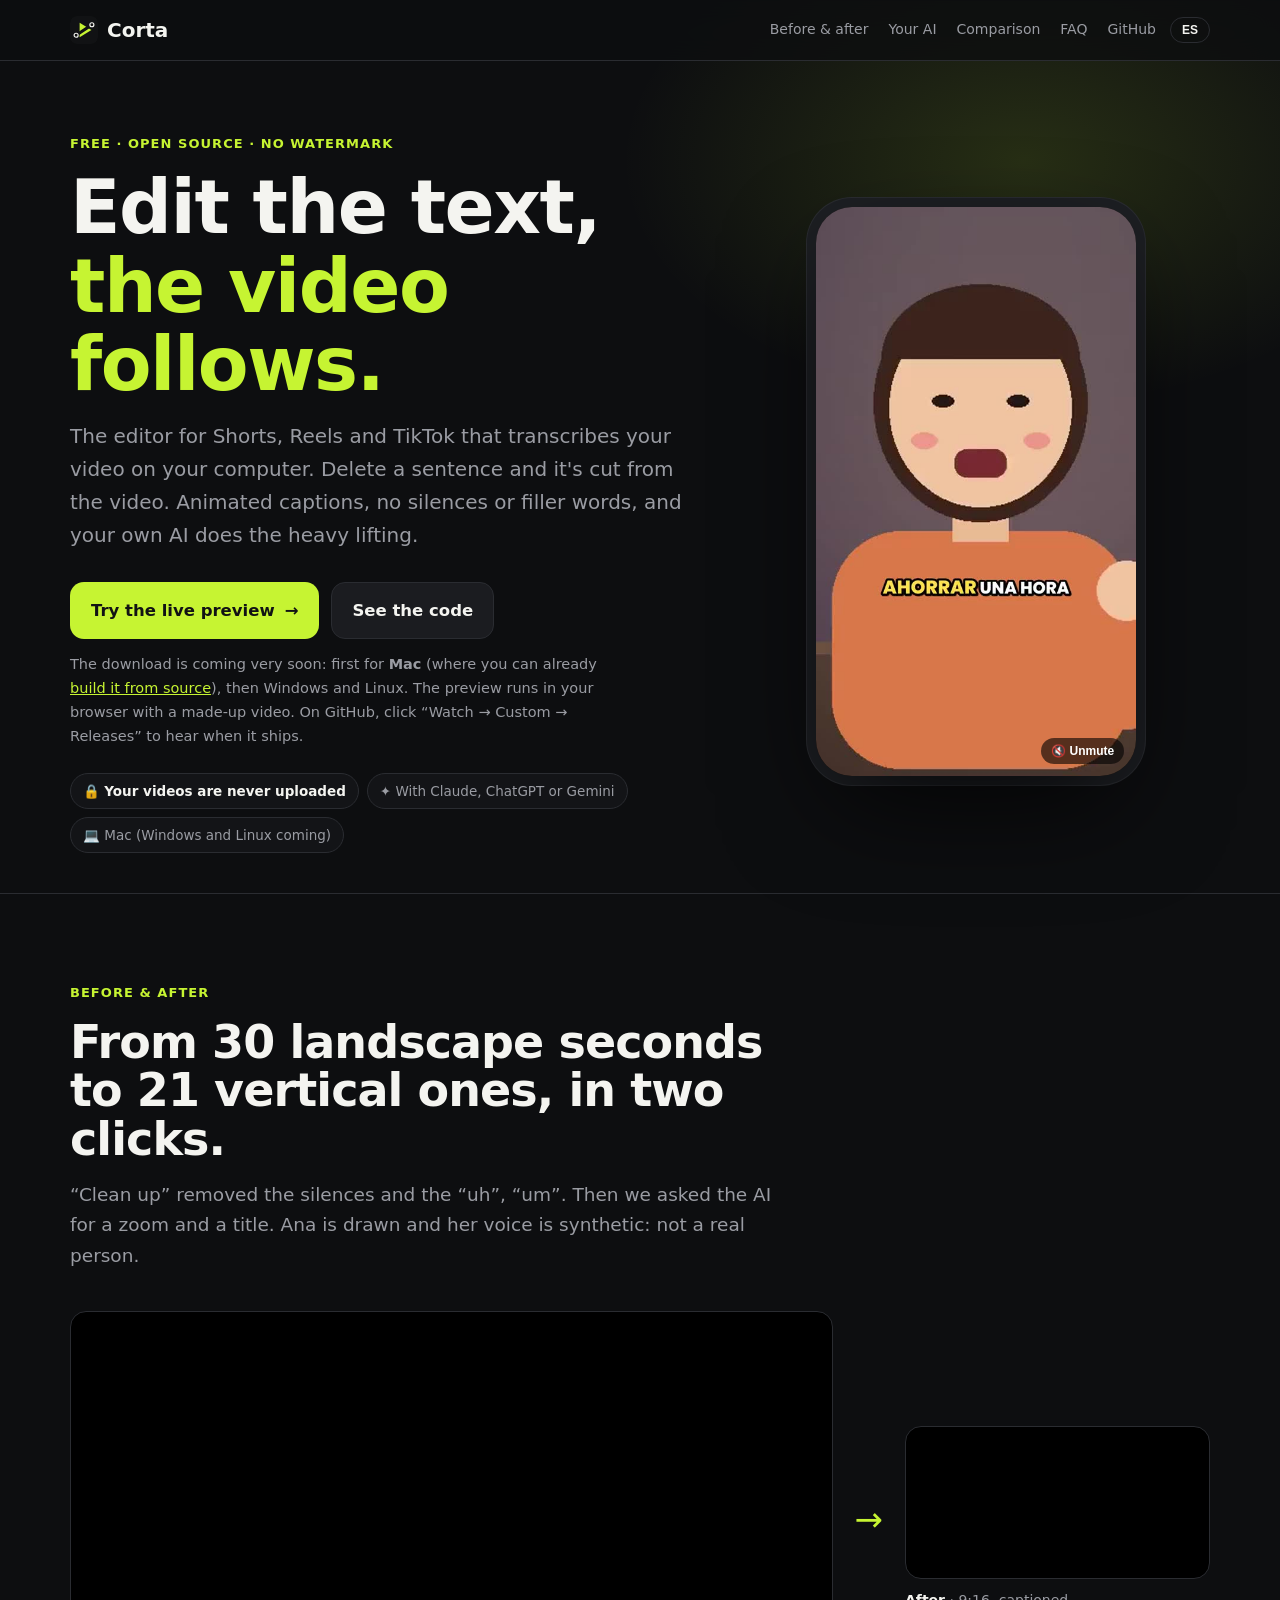
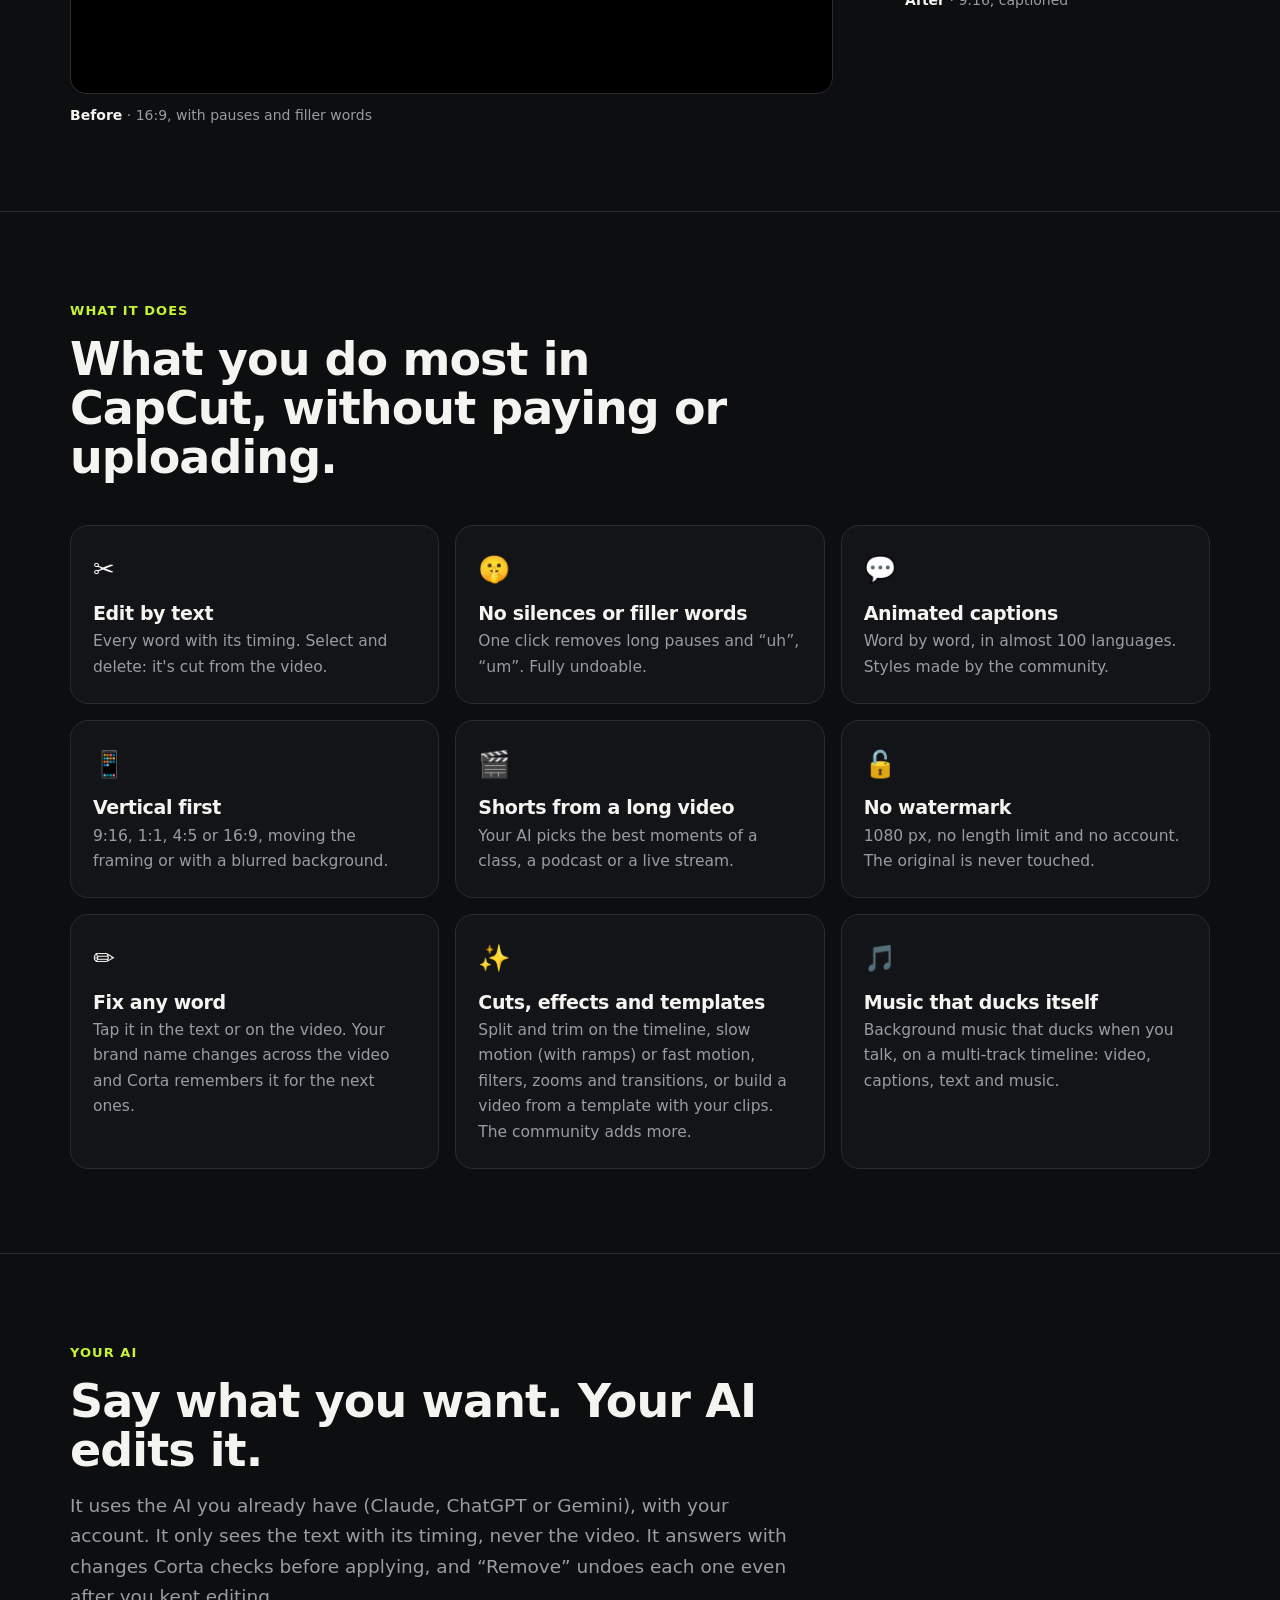
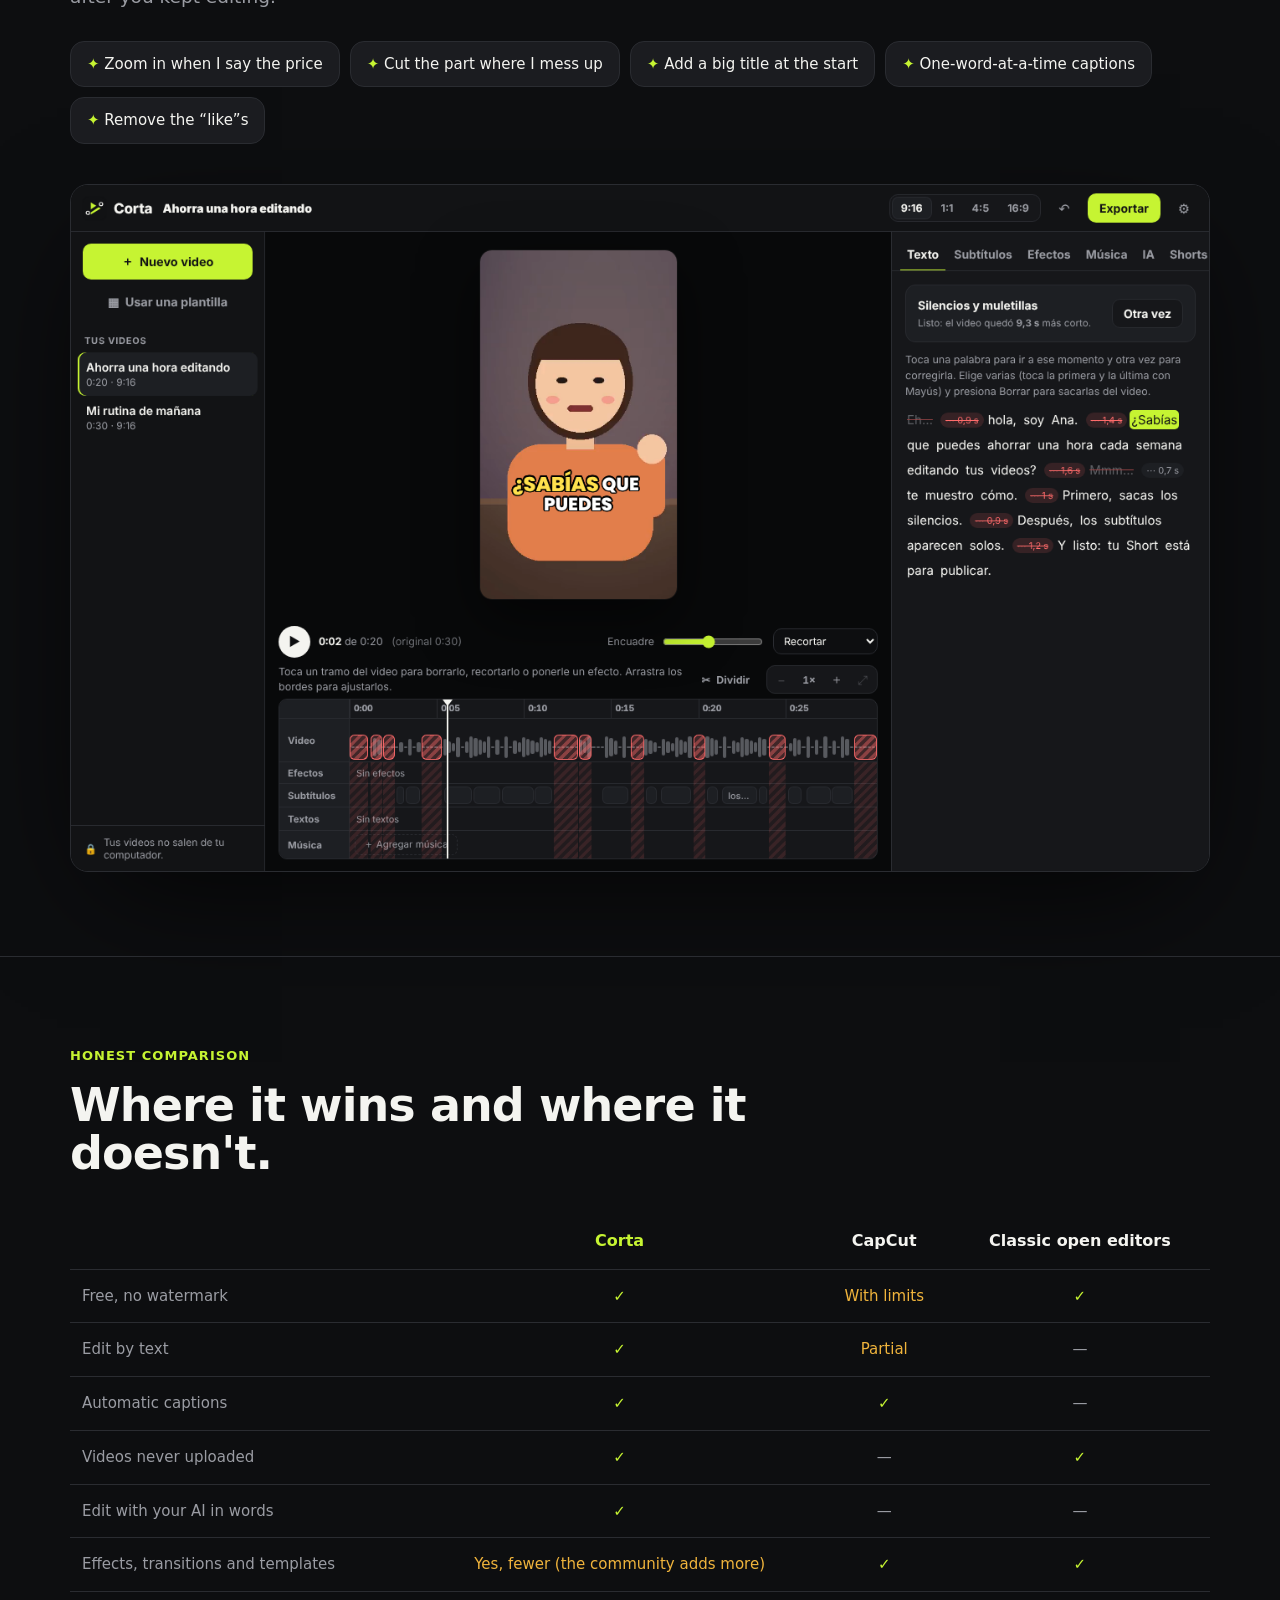
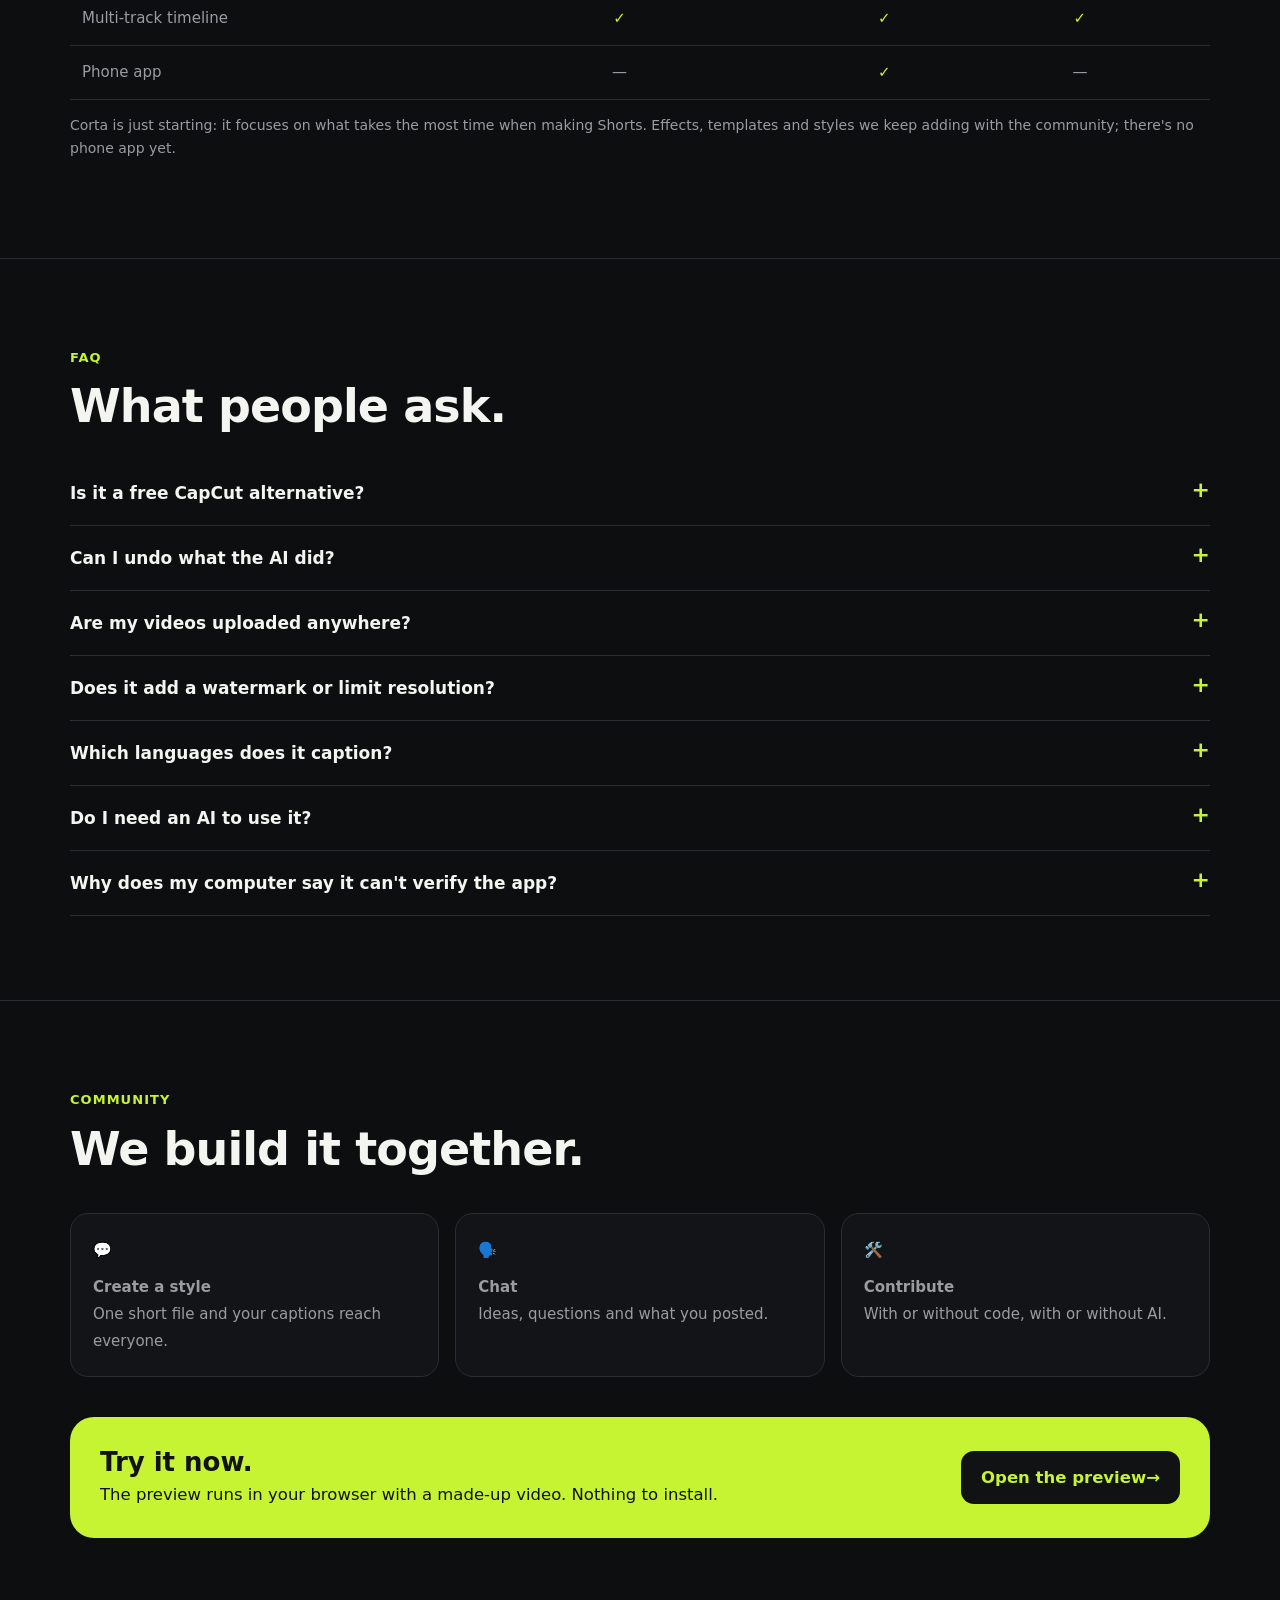
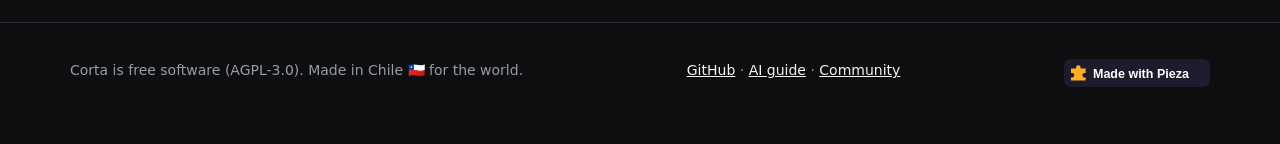
==== commit 7f572e60: "Página, README y guía: hecho con Pieza Sello en el pie de la página, en el README y cómo aportar con" ====
--- a/docs/index.html
+++ b/docs/index.html
@@ -261,6 +261,7 @@
 <footer><div class="ancho">
   <span><span data-es>Corta es software libre (AGPL-3.0). Hecho en Chile 🇨🇱 para el mundo.</span><span data-en>Corta is free software (AGPL-3.0). Made in Chile 🇨🇱 for the world.</span></span>
   <span><a href="https://github.com/corta-app/corta">GitHub</a> · <a href="ia.html"><span data-es>Guía de la IA</span><span data-en>AI guide</span></a> · <a href="https://github.com/corta-app/corta/discussions"><span data-es>Comunidad</span><span data-en>Community</span></a></span>
+  <a class="hecho-con-pieza" href="https://pieza-app.github.io/pieza/"><span data-es><img src="img/sello.svg" alt="Hecho con Pieza" width="152" height="28"></span><span data-en><img src="img/sello-en.svg" alt="Made with Pieza" width="146" height="28"></span></a>
 </div></footer>
 
 <script>
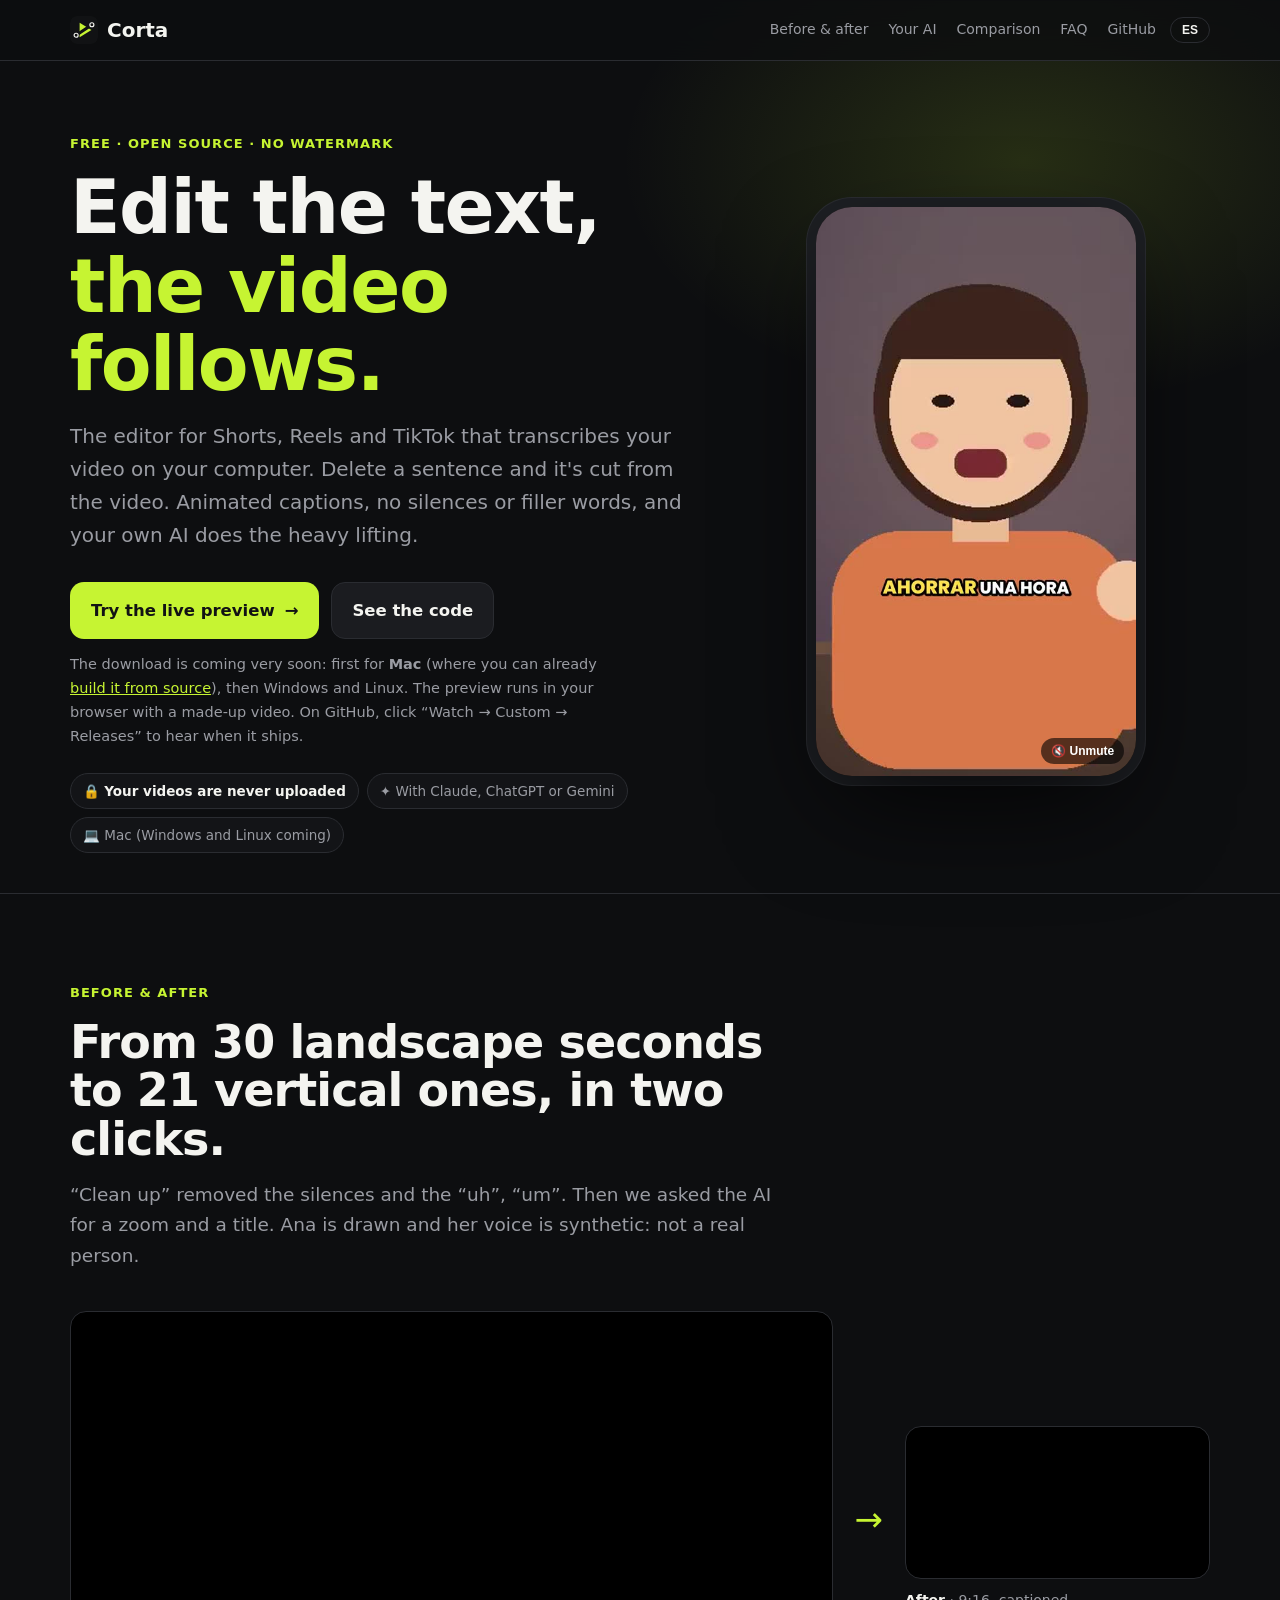
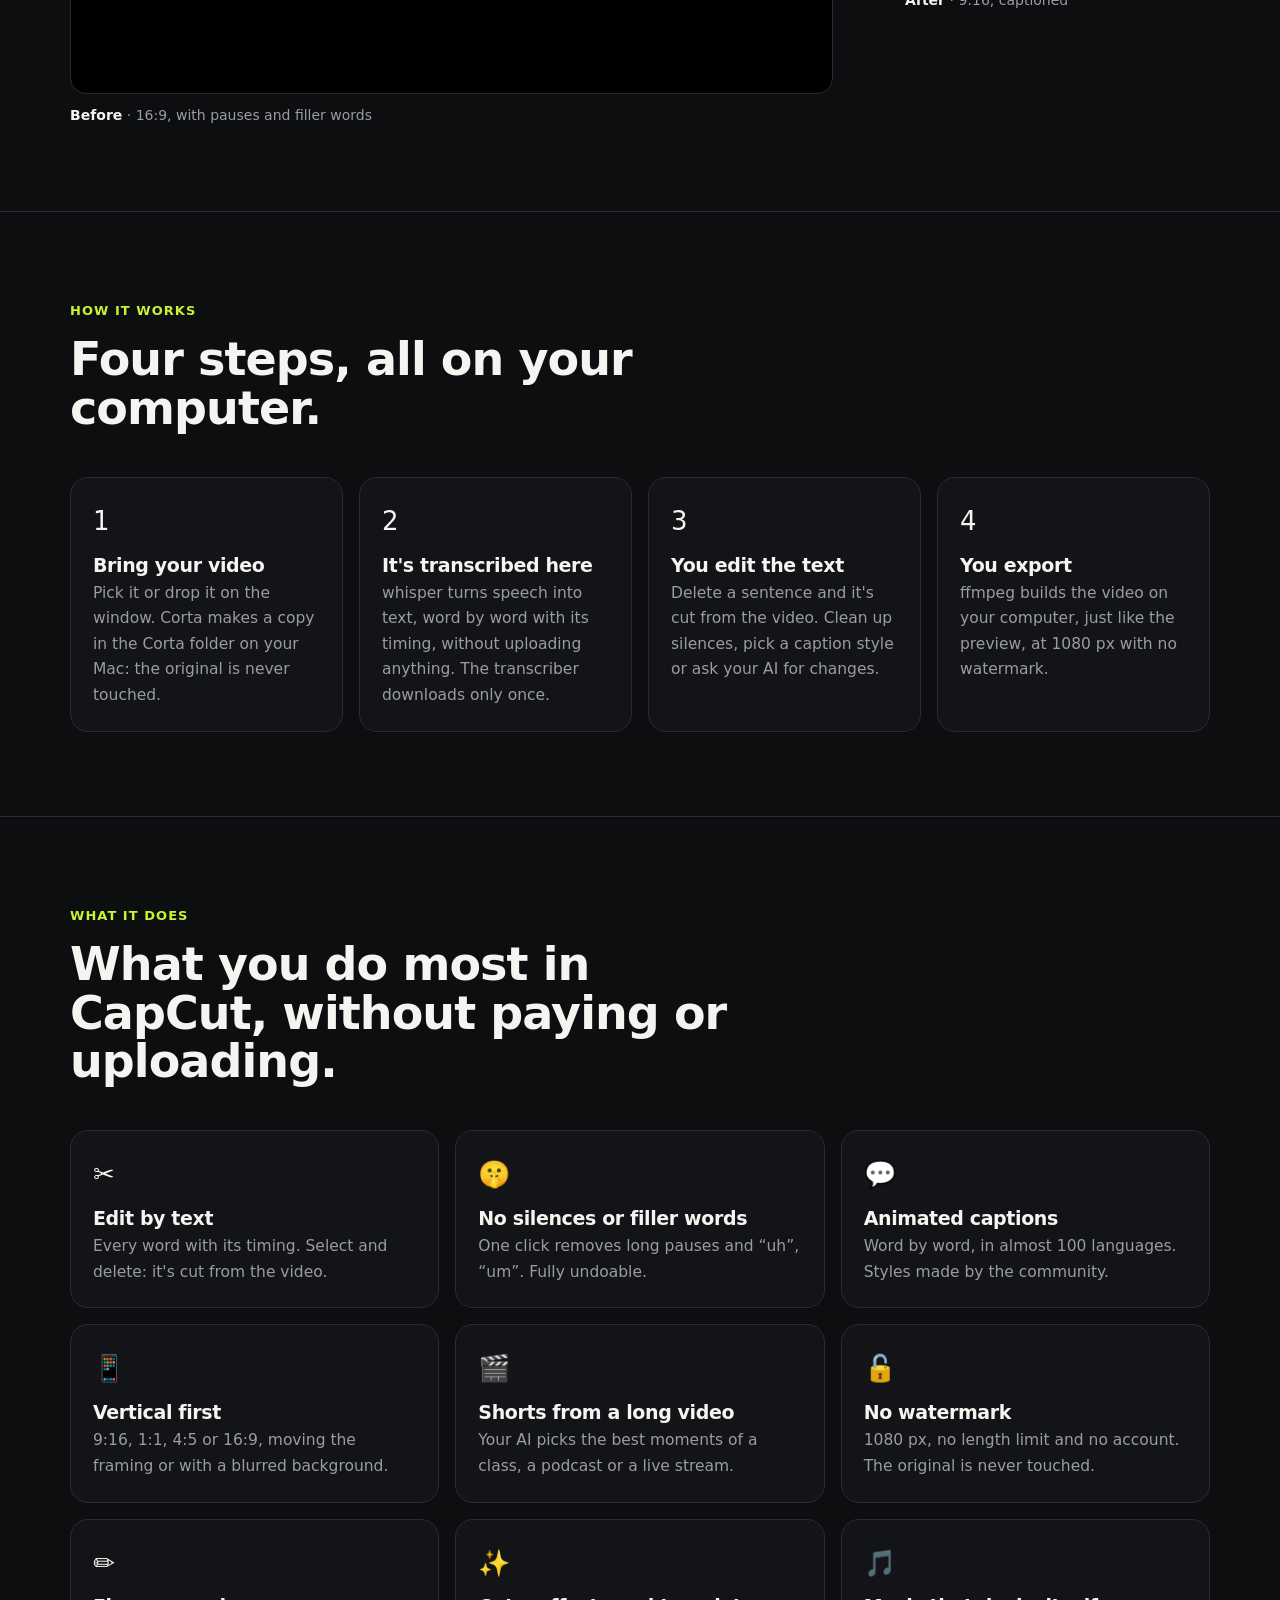
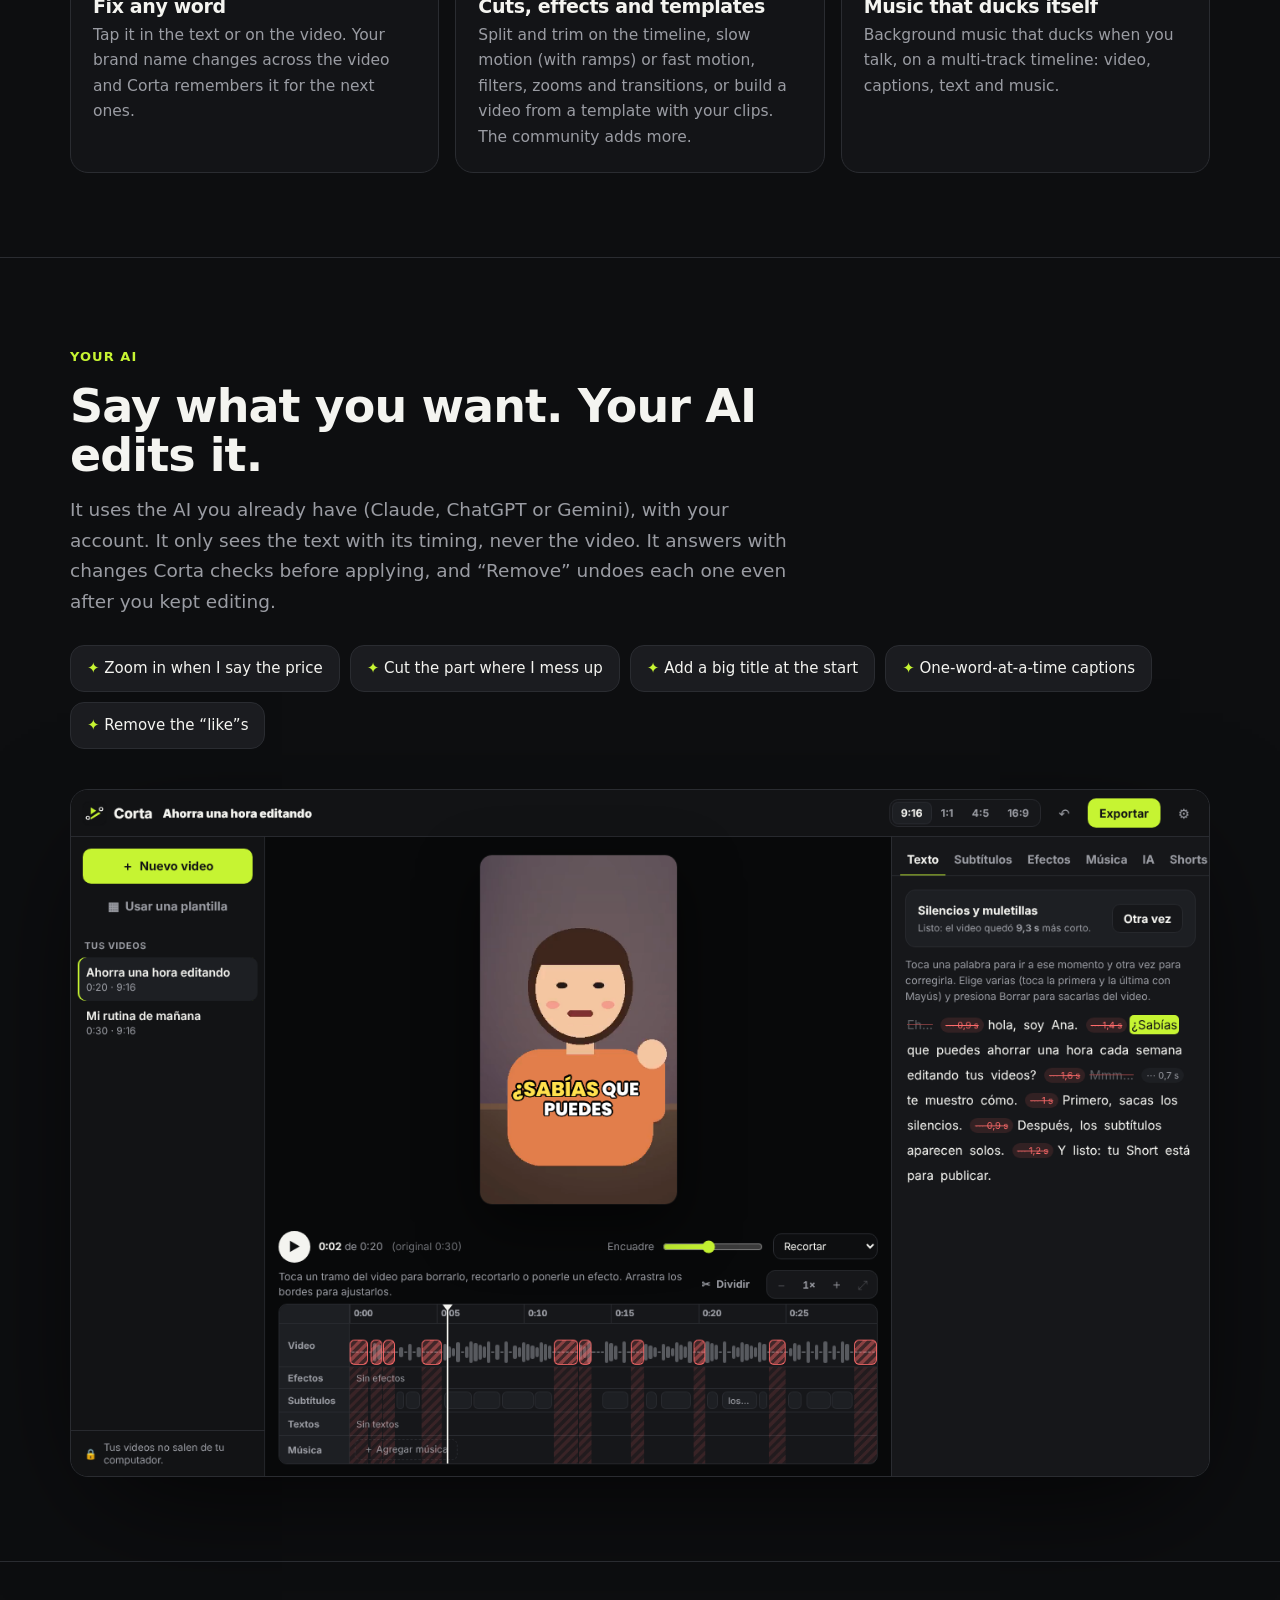
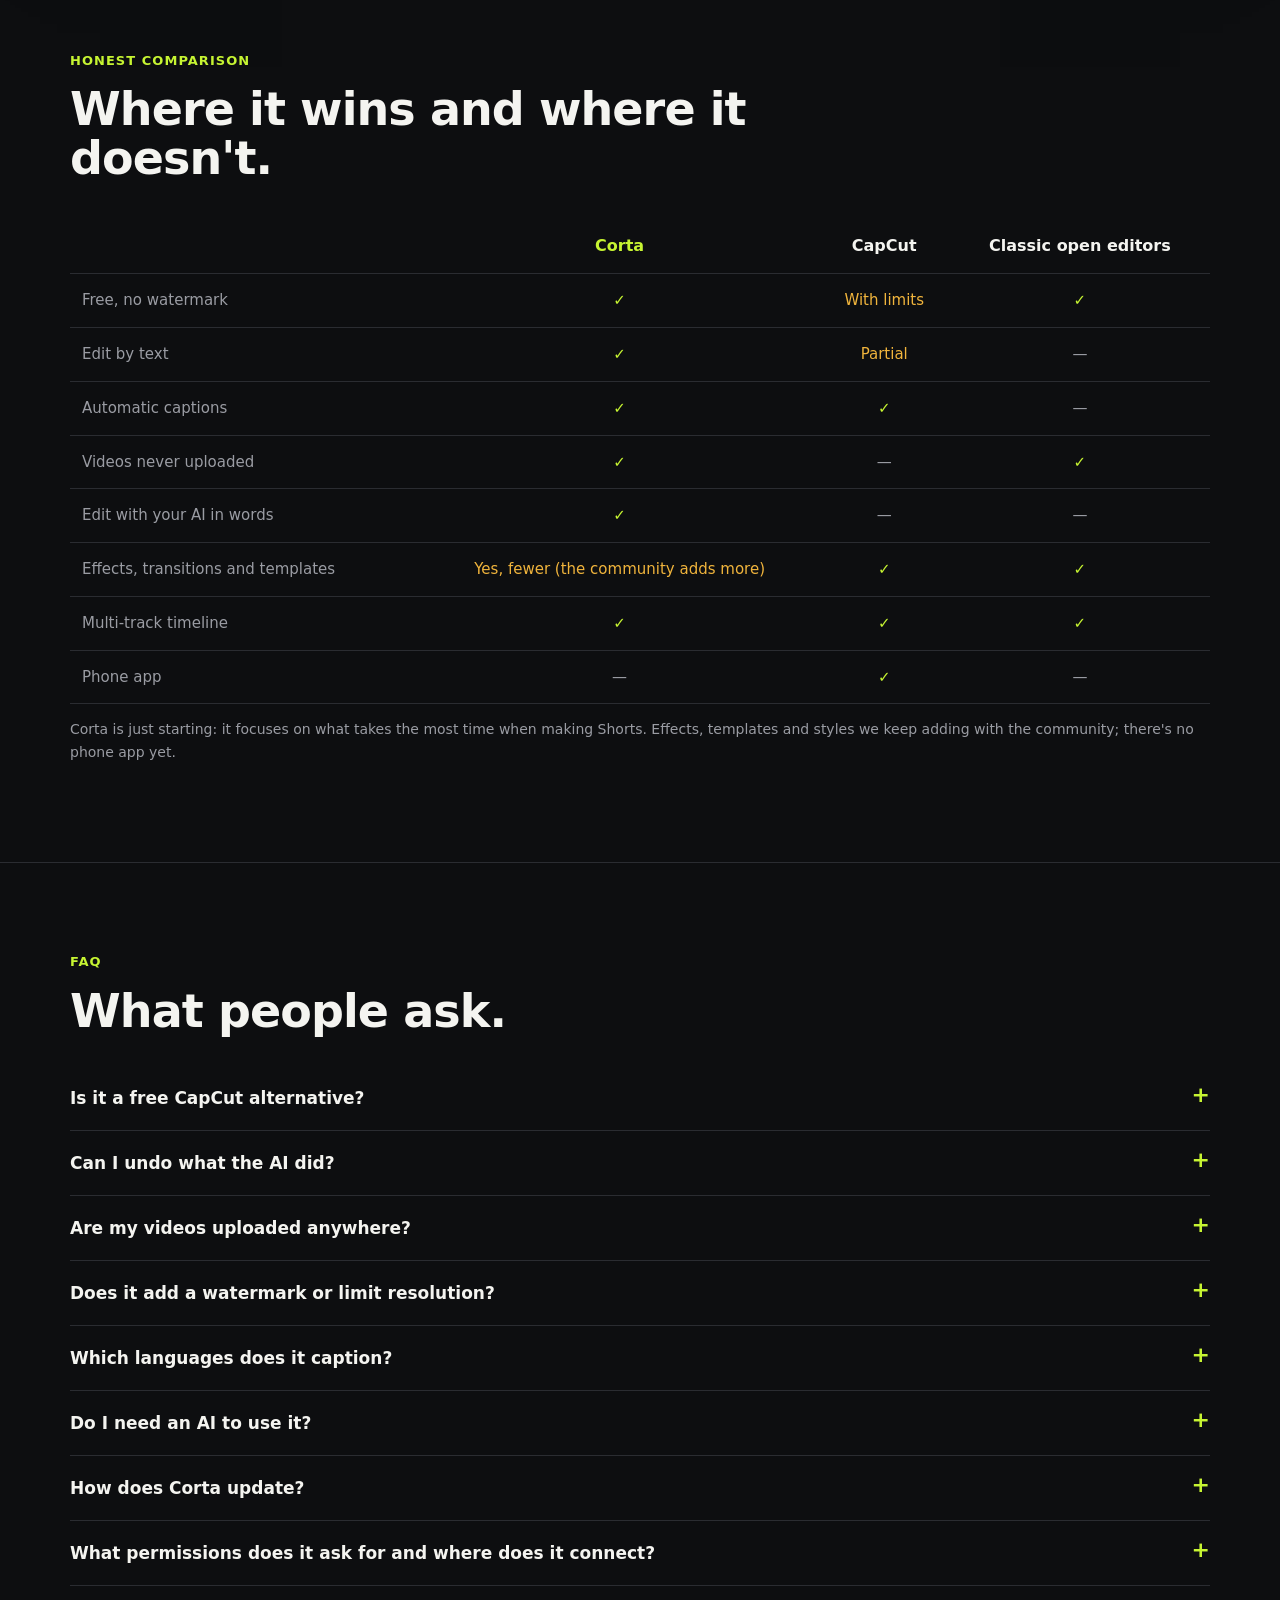
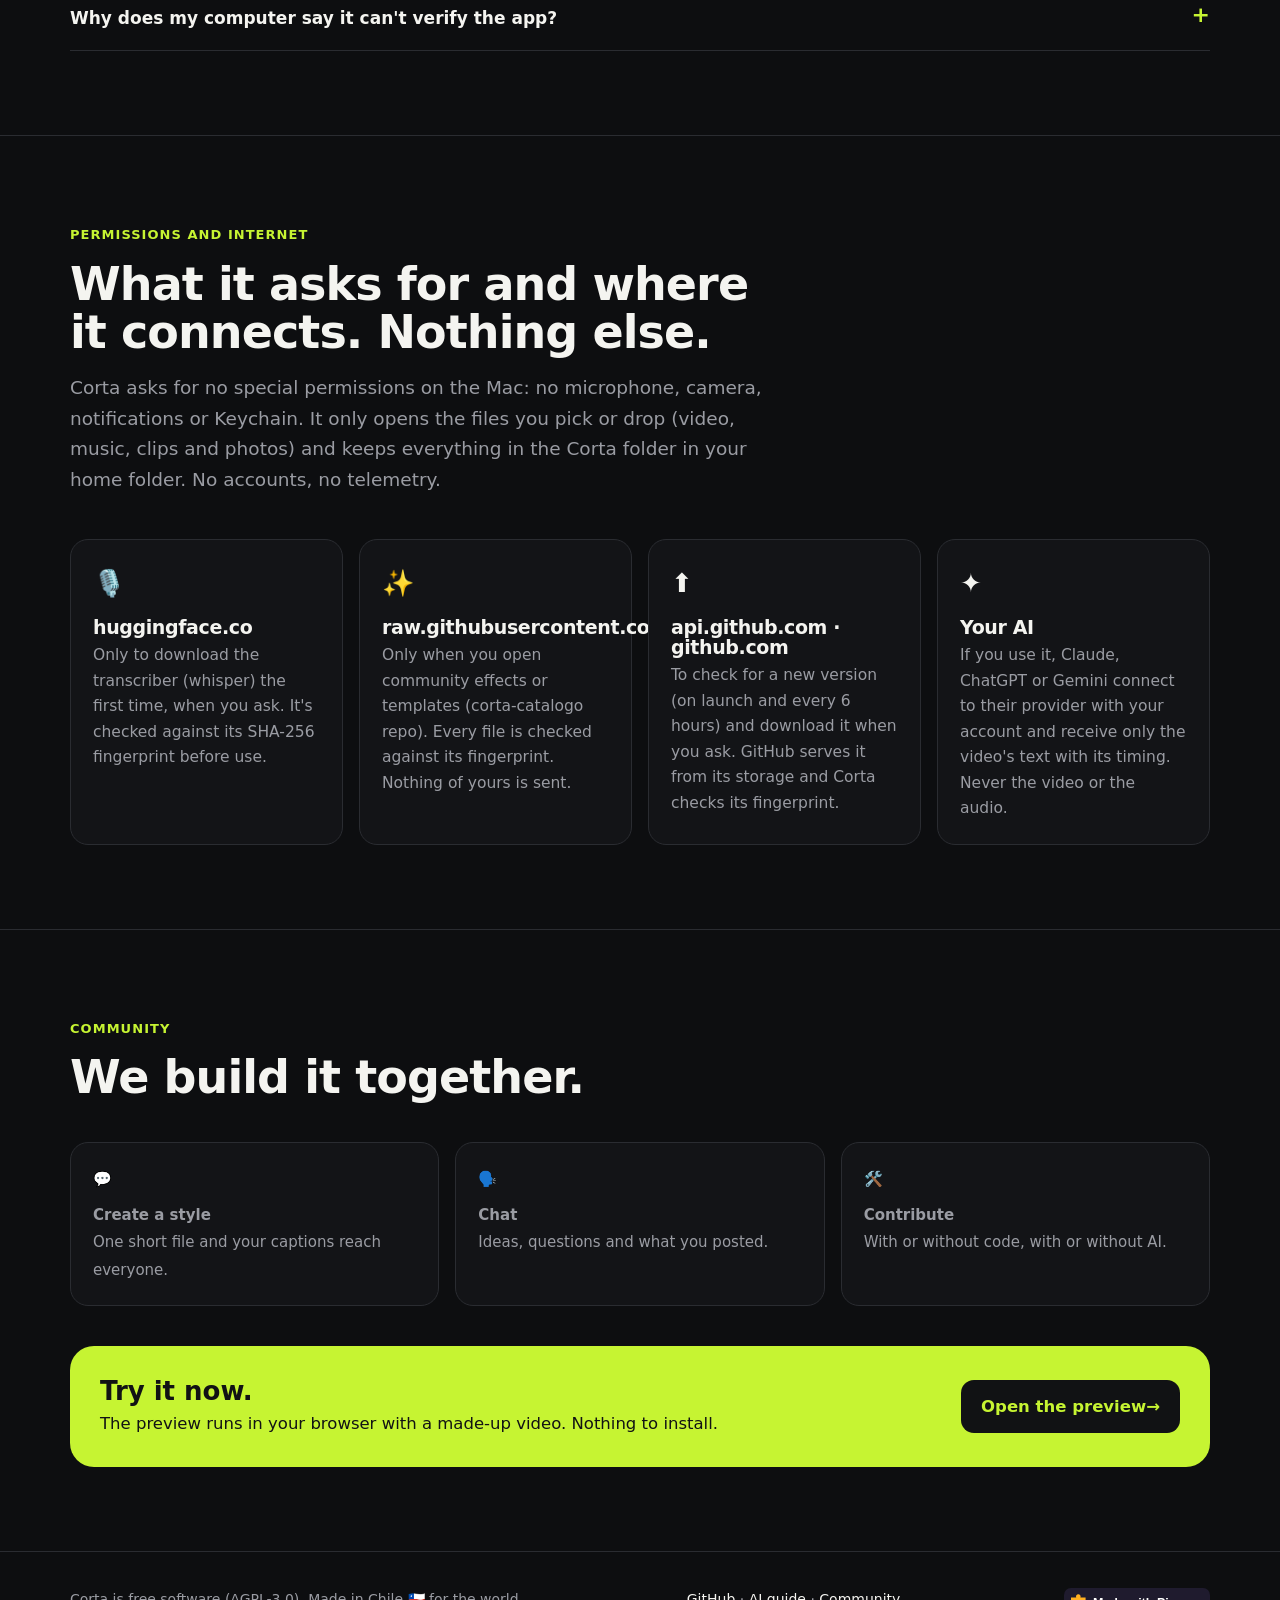
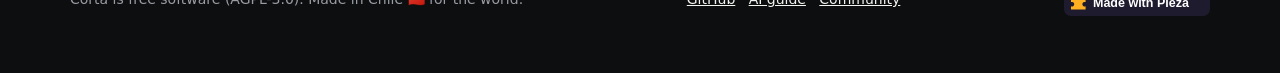
==== commit 2f705e43: "Pieza: la app de Mac sobre host-mac 0.2.0, actualizaciones, bienvenida y trabajos La app de Mac pasa" ====
--- a/docs/index.html
+++ b/docs/index.html
@@ -44,12 +44,15 @@
   {
    "@type": "FAQPage",
    "mainEntity": [
-    { "@type": "Question", "name": "¿Corta es una alternativa gratis a CapCut?", "acceptedAnswer": { "@type": "Answer", "text": "Para lo que más se usa en Shorts, Reels y TikTok (subtítulos animados, cortar silencios, formato vertical) sí: es gratis, de código abierto y sin marca de agua. CapCut tiene muchos más efectos y una app de celular; Corta trae efectos, transiciones y plantillas, la comunidad suma más en su catálogo, y se enfoca en editar rápido por texto." } },
-    { "@type": "Question", "name": "¿Puedo deshacer lo que hizo la IA?", "acceptedAnswer": { "@type": "Answer", "text": "Sí. Cada cambio de la IA queda anotado y «Quitar» deshace justo ese cambio, aunque hayas seguido editando. Lo que tocaste a mano después se conserva." } },
-    { "@type": "Question", "name": "¿Mis videos se suben a algún lado?", "acceptedAnswer": { "@type": "Answer", "text": "No. La transcripción y la exportación pasan en tu computador. Tu IA solo recibe el texto del video con sus tiempos, con tu propia cuenta." } },
-    { "@type": "Question", "name": "¿Pone marca de agua o limita la resolución?", "acceptedAnswer": { "@type": "Answer", "text": "No. Exporta en 1080 px sin marca de agua y sin límite de duración." } },
-    { "@type": "Question", "name": "¿En qué idiomas hace subtítulos?", "acceptedAnswer": { "@type": "Answer", "text": "En los que entiende whisper, el transcriptor abierto: español, inglés, portugués, francés y casi 100 idiomas más." } },
-    { "@type": "Question", "name": "¿Necesito una IA para usarlo?", "acceptedAnswer": { "@type": "Answer", "text": "No para editar por texto, limpiar silencios y poner subtítulos. La IA (Claude, ChatGPT o Gemini, con tu cuenta) sirve para pedir cambios en palabras y sacar Shorts de un video largo." } }
+    {"@type": "Question", "name": "¿Es una alternativa gratis a CapCut?", "acceptedAnswer": {"@type": "Answer", "text": "Para lo que más se usa en Shorts, Reels y TikTok (subtítulos animados, cortar silencios, formato vertical), sí: gratis, de código abierto y sin marca de agua. CapCut tiene muchos más efectos y una app de celular; Corta trae efectos, transiciones y plantillas (y la comunidad suma más en su catálogo), y se enfoca en editar rápido por texto."}},
+    {"@type": "Question", "name": "¿Puedo deshacer lo que hizo la IA?", "acceptedAnswer": {"@type": "Answer", "text": "Sí. Cada cambio de la IA queda anotado y «Quitar» deshace justo ese cambio, aunque hayas seguido editando. Lo que tocaste a mano después se conserva."}},
+    {"@type": "Question", "name": "¿Mis videos se suben a algún lado?", "acceptedAnswer": {"@type": "Answer", "text": "No. La transcripción y la exportación pasan en tu computador. Tu IA solo recibe el texto del video con sus tiempos, con tu propia cuenta."}},
+    {"@type": "Question", "name": "¿Pone marca de agua o limita la resolución?", "acceptedAnswer": {"@type": "Answer", "text": "No. Exporta en 1080 px, sin marca de agua y sin límite de duración."}},
+    {"@type": "Question", "name": "¿En qué idiomas hace subtítulos?", "acceptedAnswer": {"@type": "Answer", "text": "En los que entiende whisper, el transcriptor abierto: español, inglés, portugués, francés y casi 100 idiomas más."}},
+    {"@type": "Question", "name": "¿Necesito una IA para usarlo?", "acceptedAnswer": {"@type": "Answer", "text": "No para editar por texto, limpiar silencios y poner subtítulos. La IA sirve para pedir cambios en palabras y sacar Shorts de un video largo. Cómo instalar tu IA."}},
+    {"@type": "Question", "name": "¿Cómo se actualiza Corta?", "acceptedAnswer": {"@type": "Answer", "text": "Al abrir y cada 6 horas revisa si hay una versión nueva en GitHub y te avisa dentro de la app, en Ajustes. Si la instalas, la descarga, comprueba su huella, reemplaza la app y vuelve a abrirse. Tus videos y proyectos viven en la carpeta Corta, fuera de la app: actualizar no los toca. Nunca se actualiza en medio de una transcripción o una exportación."}},
+    {"@type": "Question", "name": "¿Qué permisos pide y a dónde se conecta?", "acceptedAnswer": {"@type": "Answer", "text": "Ningún permiso especial: solo abre los archivos que eliges. Se conecta a huggingface.co para bajar el transcriptor una vez, a GitHub para el catálogo de la comunidad y las versiones nuevas, y tu IA a su proveedor con tu cuenta. El detalle."}},
+    {"@type": "Question", "name": "¿Por qué mi computador dice que no puede verificar la app?", "acceptedAnswer": {"@type": "Answer", "text": "Porque es un proyecto gratis que todavía no tiene el certificado pagado de Apple o Microsoft. El código es abierto. En Mac: Ajustes del Sistema → Privacidad y seguridad → «Abrir igualmente». En Windows: «Más información» → «Ejecutar de todas formas»."}}
    ]
   }
  ]
@@ -107,7 +110,9 @@
   .rejilla { display: grid; grid-template-columns: repeat(3, minmax(0, 1fr)); gap: 16px; margin-top: 44px; }
   .funcion { background: var(--fondo2); border: 1px solid var(--linea); border-radius: 18px; padding: 22px; }
   .funcion .ico { font-size: 26px; } .funcion h3 { font-size: 19px; margin: 12px 0 6px; } .funcion p { color: var(--suave); margin: 0; font-size: 15.5px; }
-  @media (max-width: 860px) { .rejilla { grid-template-columns: 1fr; } }
+  .rejilla.cuatro { grid-template-columns: repeat(4, minmax(0, 1fr)); }
+  @media (max-width: 1100px) { .rejilla.cuatro { grid-template-columns: repeat(2, minmax(0, 1fr)); } }
+  @media (max-width: 860px) { .rejilla, .rejilla.cuatro { grid-template-columns: 1fr; } }
 
   .editor { margin-top: 40px; border-radius: 18px; overflow: hidden; border: 1px solid var(--linea); box-shadow: 0 40px 120px -30px rgba(0, 0, 0, .8); }
   .editor img { display: block; width: 100%; height: auto; }
@@ -184,6 +189,17 @@
   </div>
 </div></section>
 
+<section id="como"><div class="ancho">
+  <span class="etiqueta"><span data-es>Cómo funciona</span><span data-en>How it works</span></span>
+  <h2><span data-es>Cuatro pasos, todo en tu computador.</span><span data-en>Four steps, all on your computer.</span></h2>
+  <div class="rejilla cuatro">
+    <div class="funcion"><div class="ico">1</div><h3><span data-es>Trae tu video</span><span data-en>Bring your video</span></h3><p><span data-es>Elígelo o suéltalo en la ventana. Corta hace una copia en la carpeta Corta de tu Mac: el original nunca se toca.</span><span data-en>Pick it or drop it on the window. Corta makes a copy in the Corta folder on your Mac: the original is never touched.</span></p></div>
+    <div class="funcion"><div class="ico">2</div><h3><span data-es>Se transcribe aquí</span><span data-en>It's transcribed here</span></h3><p><span data-es>whisper convierte la voz en texto, palabra por palabra y con sus tiempos, sin subir nada. El transcriptor se descarga una sola vez.</span><span data-en>whisper turns speech into text, word by word with its timing, without uploading anything. The transcriber downloads only once.</span></p></div>
+    <div class="funcion"><div class="ico">3</div><h3><span data-es>Editas el texto</span><span data-en>You edit the text</span></h3><p><span data-es>Borras una frase y se corta del video. Limpias silencios, eliges el estilo de subtítulos o le pides los cambios a tu IA.</span><span data-en>Delete a sentence and it's cut from the video. Clean up silences, pick a caption style or ask your AI for changes.</span></p></div>
+    <div class="funcion"><div class="ico">4</div><h3><span data-es>Exportas</span><span data-en>You export</span></h3><p><span data-es>ffmpeg arma el video en tu computador, igual a la vista previa, en 1080 px y sin marca de agua.</span><span data-en>ffmpeg builds the video on your computer, just like the preview, at 1080 px with no watermark.</span></p></div>
+  </div>
+</div></section>
+
 <section id="funciones"><div class="ancho">
   <span class="etiqueta"><span data-es>Lo que hace</span><span data-en>What it does</span></span>
   <h2><span data-es>Lo que más haces en CapCut, sin pagar ni subir nada.</span><span data-en>What you do most in CapCut, without paying or uploading.</span></h2>
@@ -242,7 +258,21 @@
     <details class="p"><summary><span data-es>¿Pone marca de agua o limita la resolución?</span><span data-en>Does it add a watermark or limit resolution?</span></summary><p><span data-es>No. Exporta en 1080 px, sin marca de agua y sin límite de duración.</span><span data-en>No. It exports at 1080 px, with no watermark and no length limit.</span></p></details>
     <details class="p"><summary><span data-es>¿En qué idiomas hace subtítulos?</span><span data-en>Which languages does it caption?</span></summary><p><span data-es>En los que entiende whisper, el transcriptor abierto: español, inglés, portugués, francés y casi 100 idiomas más.</span><span data-en>Those whisper, the open transcriber, understands: Spanish, English, Portuguese, French and almost 100 more.</span></p></details>
     <details class="p"><summary><span data-es>¿Necesito una IA para usarlo?</span><span data-en>Do I need an AI to use it?</span></summary><p><span data-es>No para editar por texto, limpiar silencios y poner subtítulos. La IA sirve para pedir cambios en palabras y sacar Shorts de un video largo. <a href="ia.html">Cómo instalar tu IA</a>.</span><span data-en>Not for text editing, cleaning silences and captions. The AI is for requesting changes in words and making Shorts from a long video. <a href="ia.html">How to install your AI</a>.</span></p></details>
+    <details class="p"><summary><span data-es>¿Cómo se actualiza Corta?</span><span data-en>How does Corta update?</span></summary><p><span data-es>Al abrir y cada 6 horas revisa si hay una versión nueva en GitHub y te avisa dentro de la app, en Ajustes. Si la instalas, la descarga, comprueba su huella, reemplaza la app y vuelve a abrirse. Tus videos y proyectos viven en la carpeta Corta, fuera de la app: actualizar no los toca. Nunca se actualiza en medio de una transcripción o una exportación.</span><span data-en>On launch and every 6 hours it checks GitHub for a new version and tells you inside the app, in Settings. If you install it, it downloads it, checks its fingerprint, replaces the app and reopens. Your videos and projects live in the Corta folder, outside the app: updating doesn't touch them. It never updates in the middle of a transcription or an export.</span></p></details>
+    <details class="p"><summary><span data-es>¿Qué permisos pide y a dónde se conecta?</span><span data-en>What permissions does it ask for and where does it connect?</span></summary><p><span data-es>Ningún permiso especial: solo abre los archivos que eliges. Se conecta a huggingface.co para bajar el transcriptor una vez, a GitHub para el catálogo de la comunidad y las versiones nuevas, y tu IA a su proveedor con tu cuenta. <a href="#privacidad">El detalle</a>.</span><span data-en>No special permissions: it only opens the files you pick. It connects to huggingface.co to download the transcriber once, to GitHub for the community catalog and new versions, and your AI to its provider with your account. <a href="#privacidad">The details</a>.</span></p></details>
     <details class="p"><summary><span data-es>¿Por qué mi computador dice que no puede verificar la app?</span><span data-en>Why does my computer say it can't verify the app?</span></summary><p><span data-es>Porque es un proyecto gratis que todavía no tiene el certificado pagado de Apple o Microsoft. El código es abierto. En Mac: Ajustes del Sistema → Privacidad y seguridad → «Abrir igualmente». En Windows: «Más información» → «Ejecutar de todas formas».</span><span data-en>Because it's a free project without a paid Apple or Microsoft certificate yet. The code is open. On Mac: System Settings → Privacy &amp; Security → “Open Anyway”. On Windows: “More info” → “Run anyway”.</span></p></details>
+  </div>
+</div></section>
+
+<section id="privacidad"><div class="ancho">
+  <span class="etiqueta"><span data-es>Permisos e internet</span><span data-en>Permissions and internet</span></span>
+  <h2><span data-es>Lo que pide y a dónde se conecta. Nada más.</span><span data-en>What it asks for and where it connects. Nothing else.</span></h2>
+  <p class="intro"><span data-es>Corta no pide permisos especiales en el Mac: ni micrófono, ni cámara, ni avisos, ni el Llavero. Solo abre los archivos que tú eliges o sueltas (video, música, clips y fotos) y guarda todo en la carpeta Corta de tu carpeta personal. Sin cuentas ni telemetría.</span><span data-en>Corta asks for no special permissions on the Mac: no microphone, camera, notifications or Keychain. It only opens the files you pick or drop (video, music, clips and photos) and keeps everything in the Corta folder in your home folder. No accounts, no telemetry.</span></p>
+  <div class="rejilla cuatro">
+    <div class="funcion"><div class="ico">🎙️</div><h3>huggingface.co</h3><p><span data-es>Solo para descargar el transcriptor (whisper) la primera vez, cuando lo pides. Se comprueba con su huella SHA-256 antes de usarlo.</span><span data-en>Only to download the transcriber (whisper) the first time, when you ask. It's checked against its SHA-256 fingerprint before use.</span></p></div>
+    <div class="funcion"><div class="ico">✨</div><h3>raw.githubusercontent.com</h3><p><span data-es>Solo cuando abres los efectos o las plantillas de la comunidad (repo corta-catalogo). Cada archivo se comprueba con su huella. No se envía nada tuyo.</span><span data-en>Only when you open community effects or templates (corta-catalogo repo). Every file is checked against its fingerprint. Nothing of yours is sent.</span></p></div>
+    <div class="funcion"><div class="ico">⬆️</div><h3>api.github.com · github.com</h3><p><span data-es>Para saber si hay una versión nueva (al abrir y cada 6 horas) y descargarla cuando tú lo pides. GitHub la entrega desde su almacenamiento y Corta la comprueba con su huella.</span><span data-en>To check for a new version (on launch and every 6 hours) and download it when you ask. GitHub serves it from its storage and Corta checks its fingerprint.</span></p></div>
+    <div class="funcion"><div class="ico">✦</div><h3><span data-es>Tu IA</span><span data-en>Your AI</span></h3><p><span data-es>Si la usas, Claude, ChatGPT o Gemini se conectan a su proveedor con tu cuenta y reciben solo el texto del video con sus tiempos. Nunca el video ni el audio.</span><span data-en>If you use it, Claude, ChatGPT or Gemini connect to their provider with your account and receive only the video's text with its timing. Never the video or the audio.</span></p></div>
   </div>
 </div></section>
 
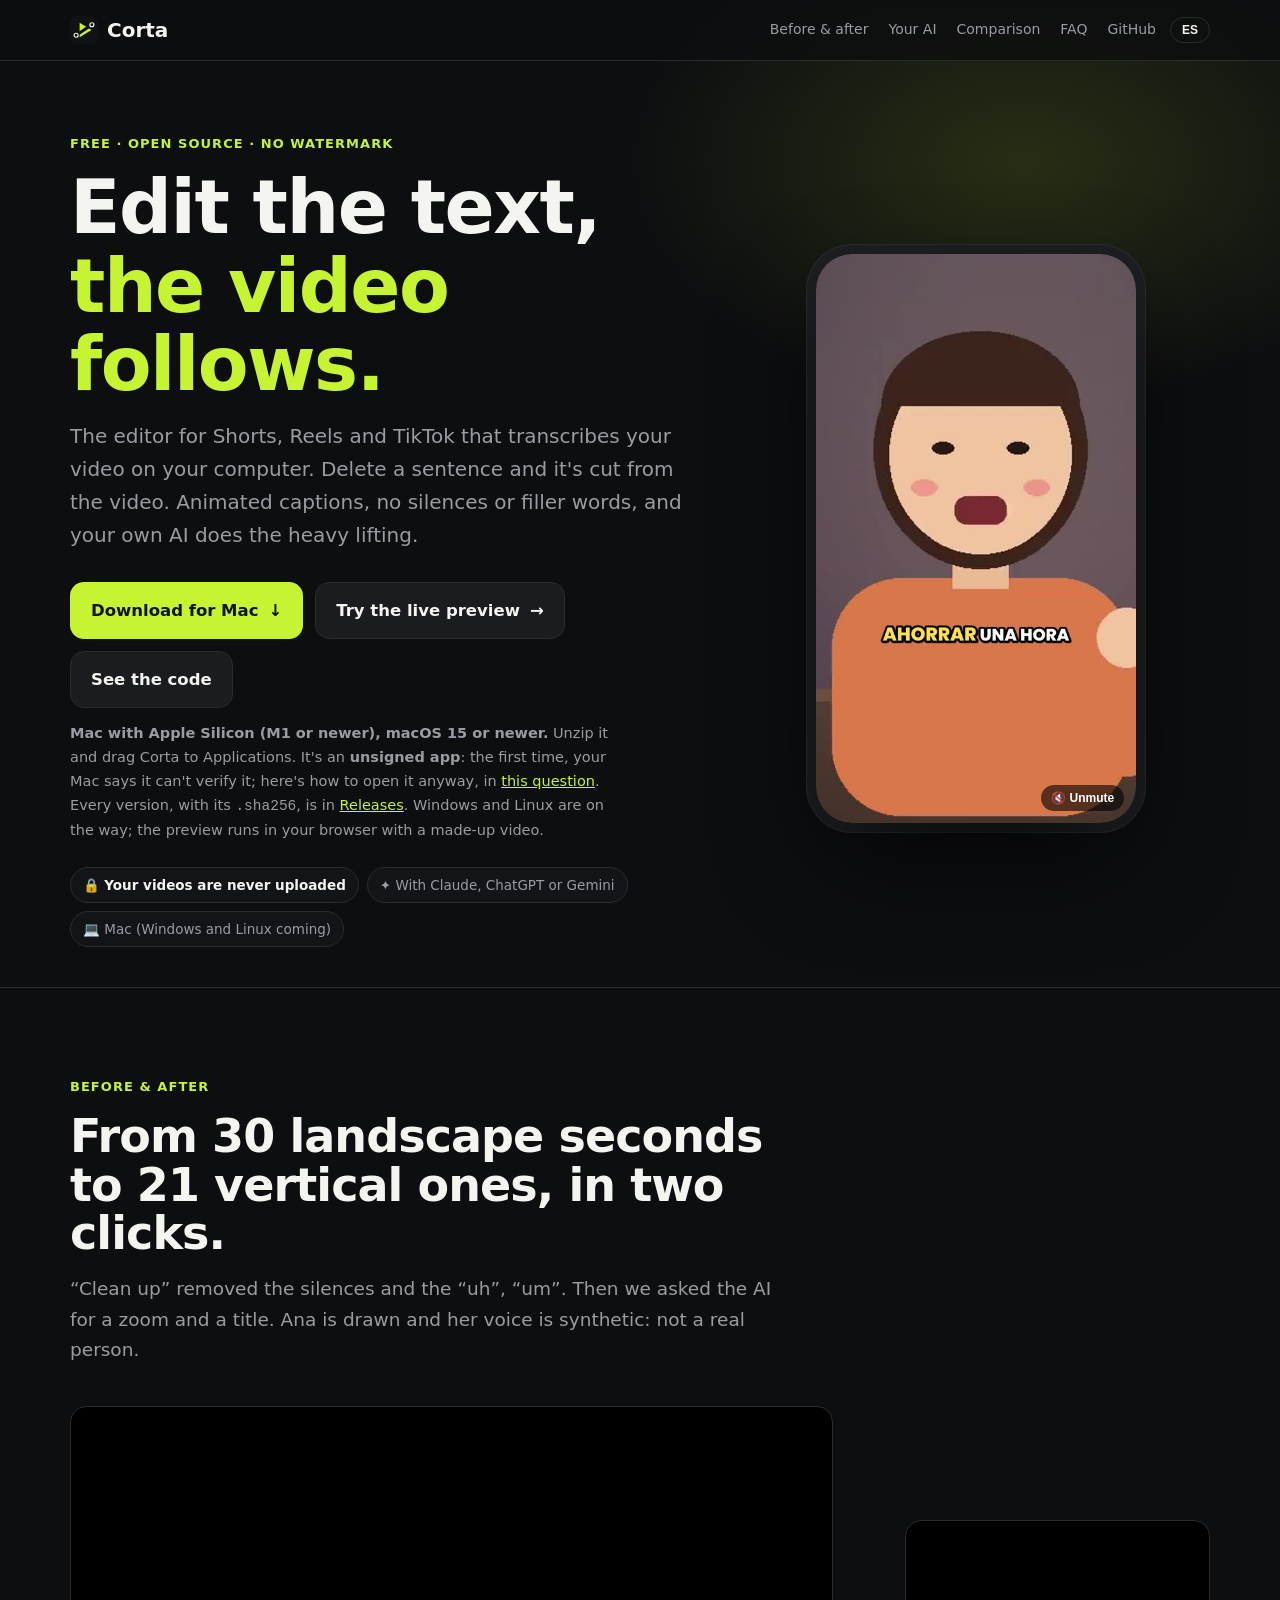
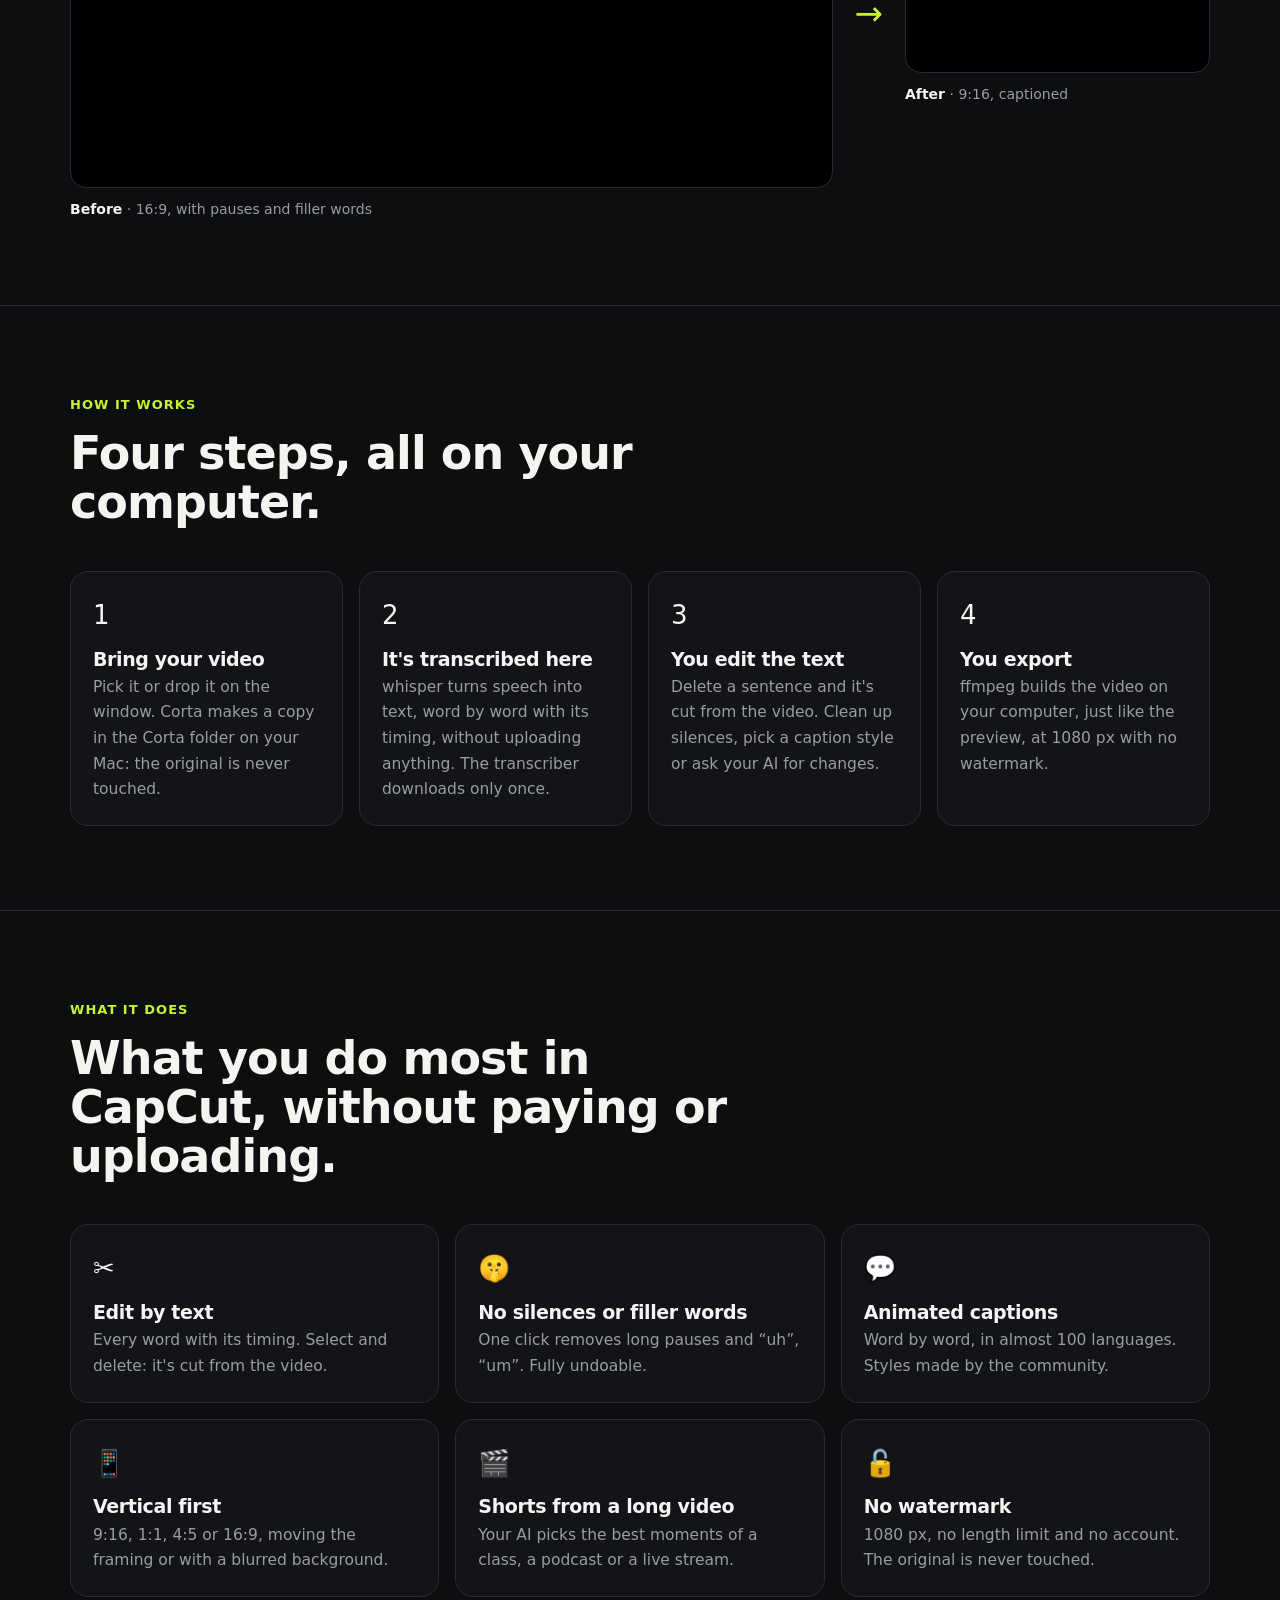
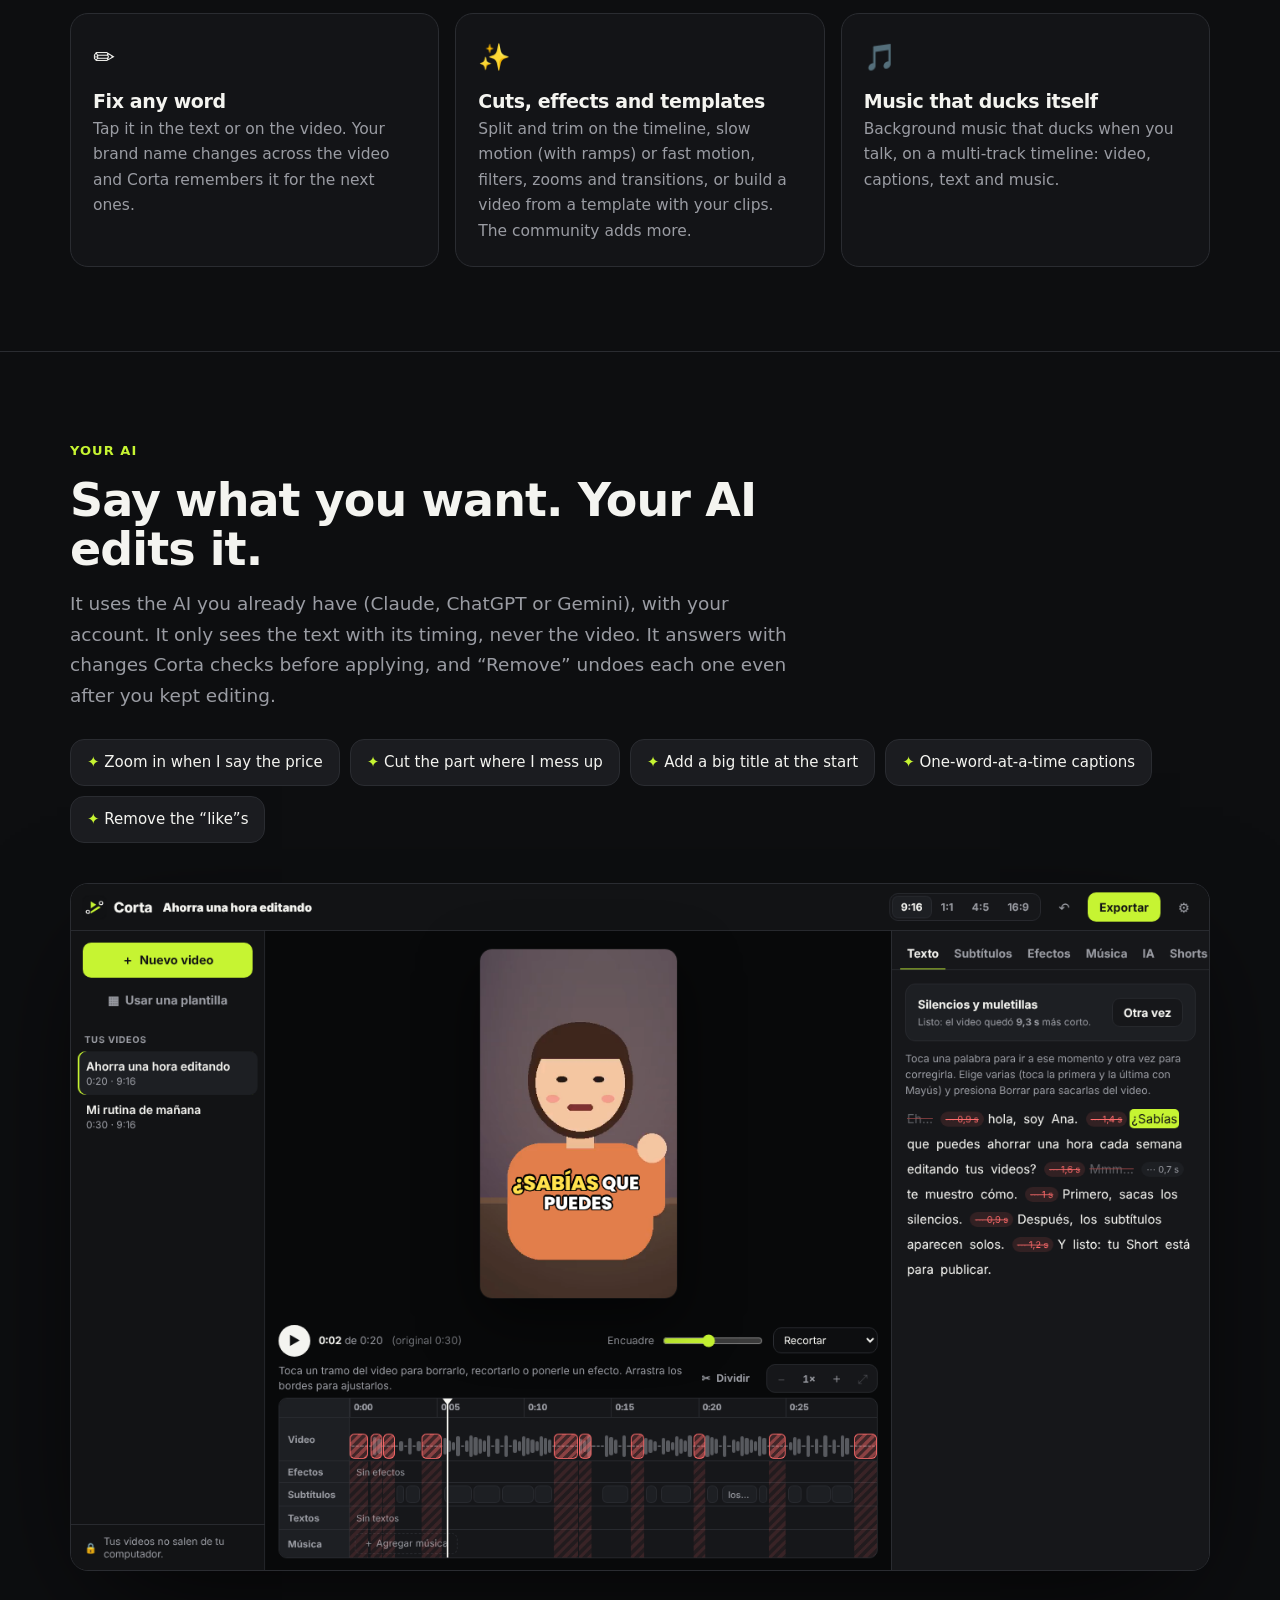
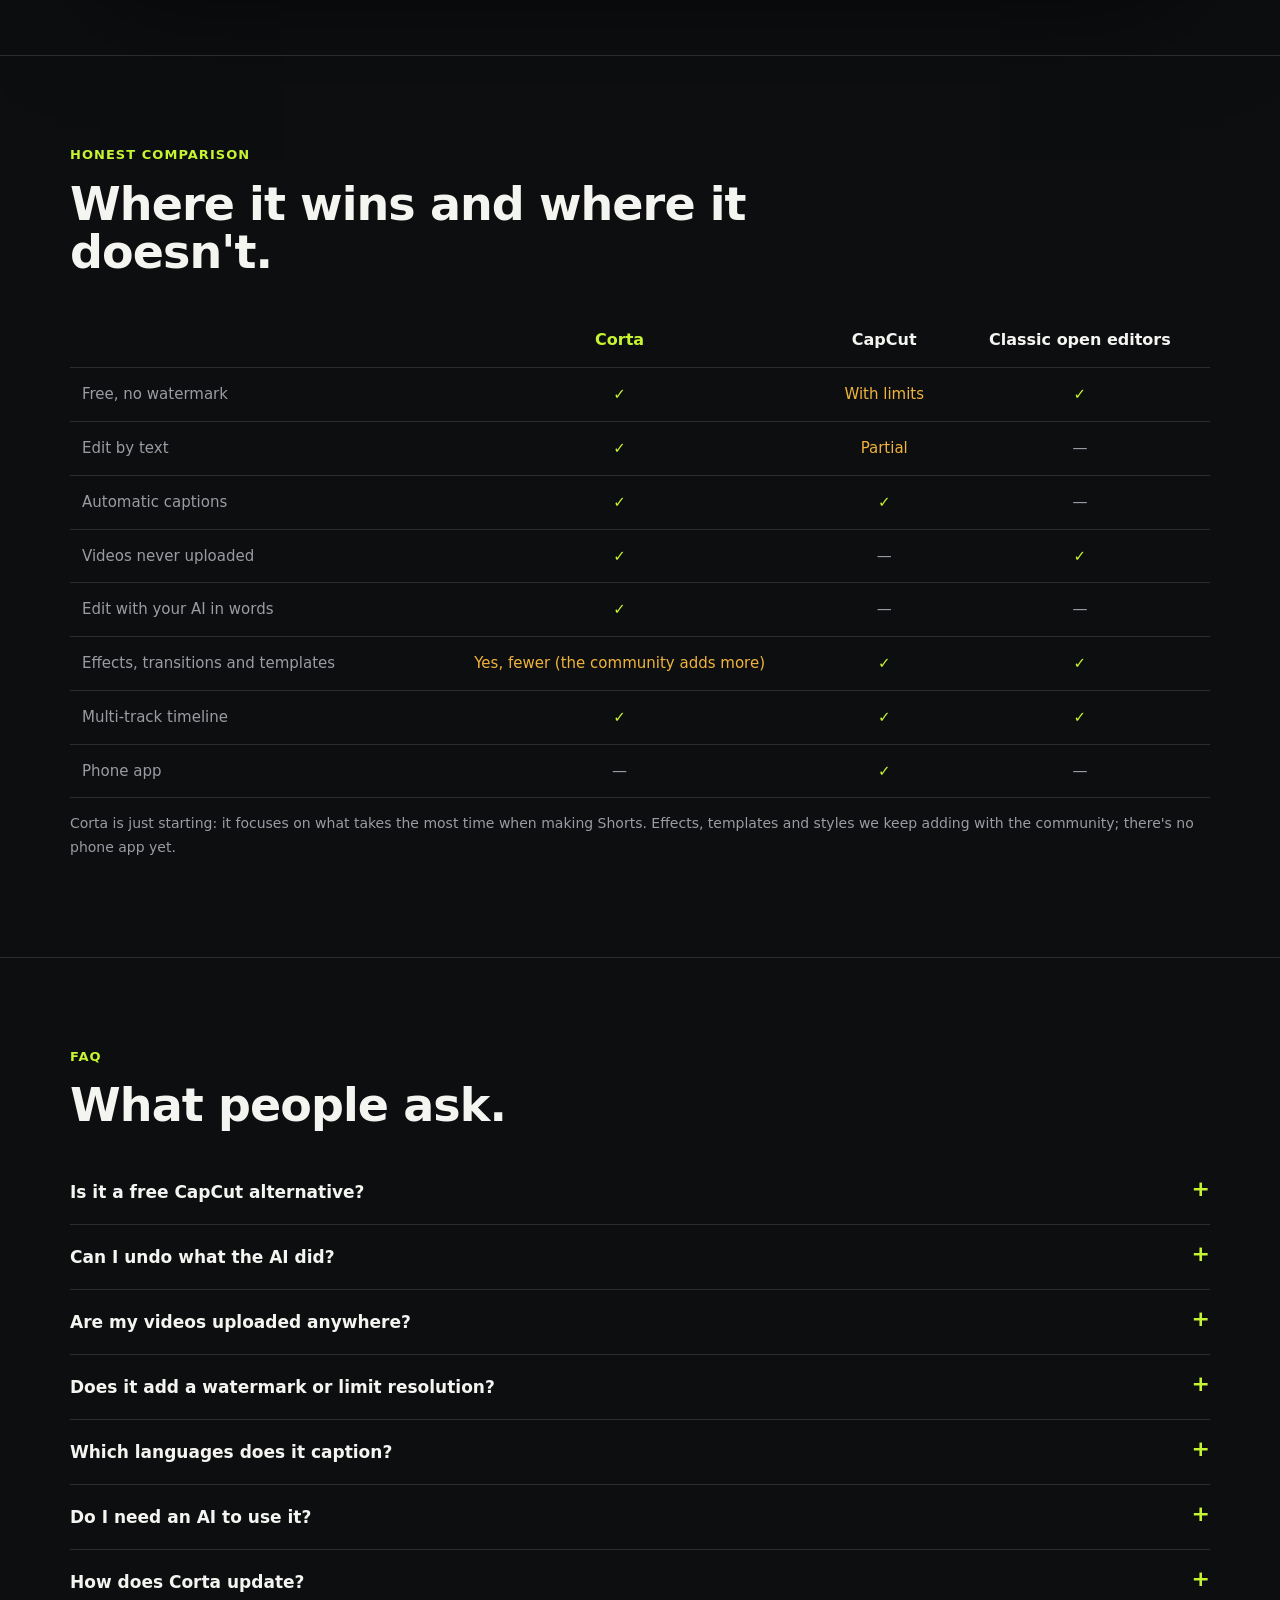
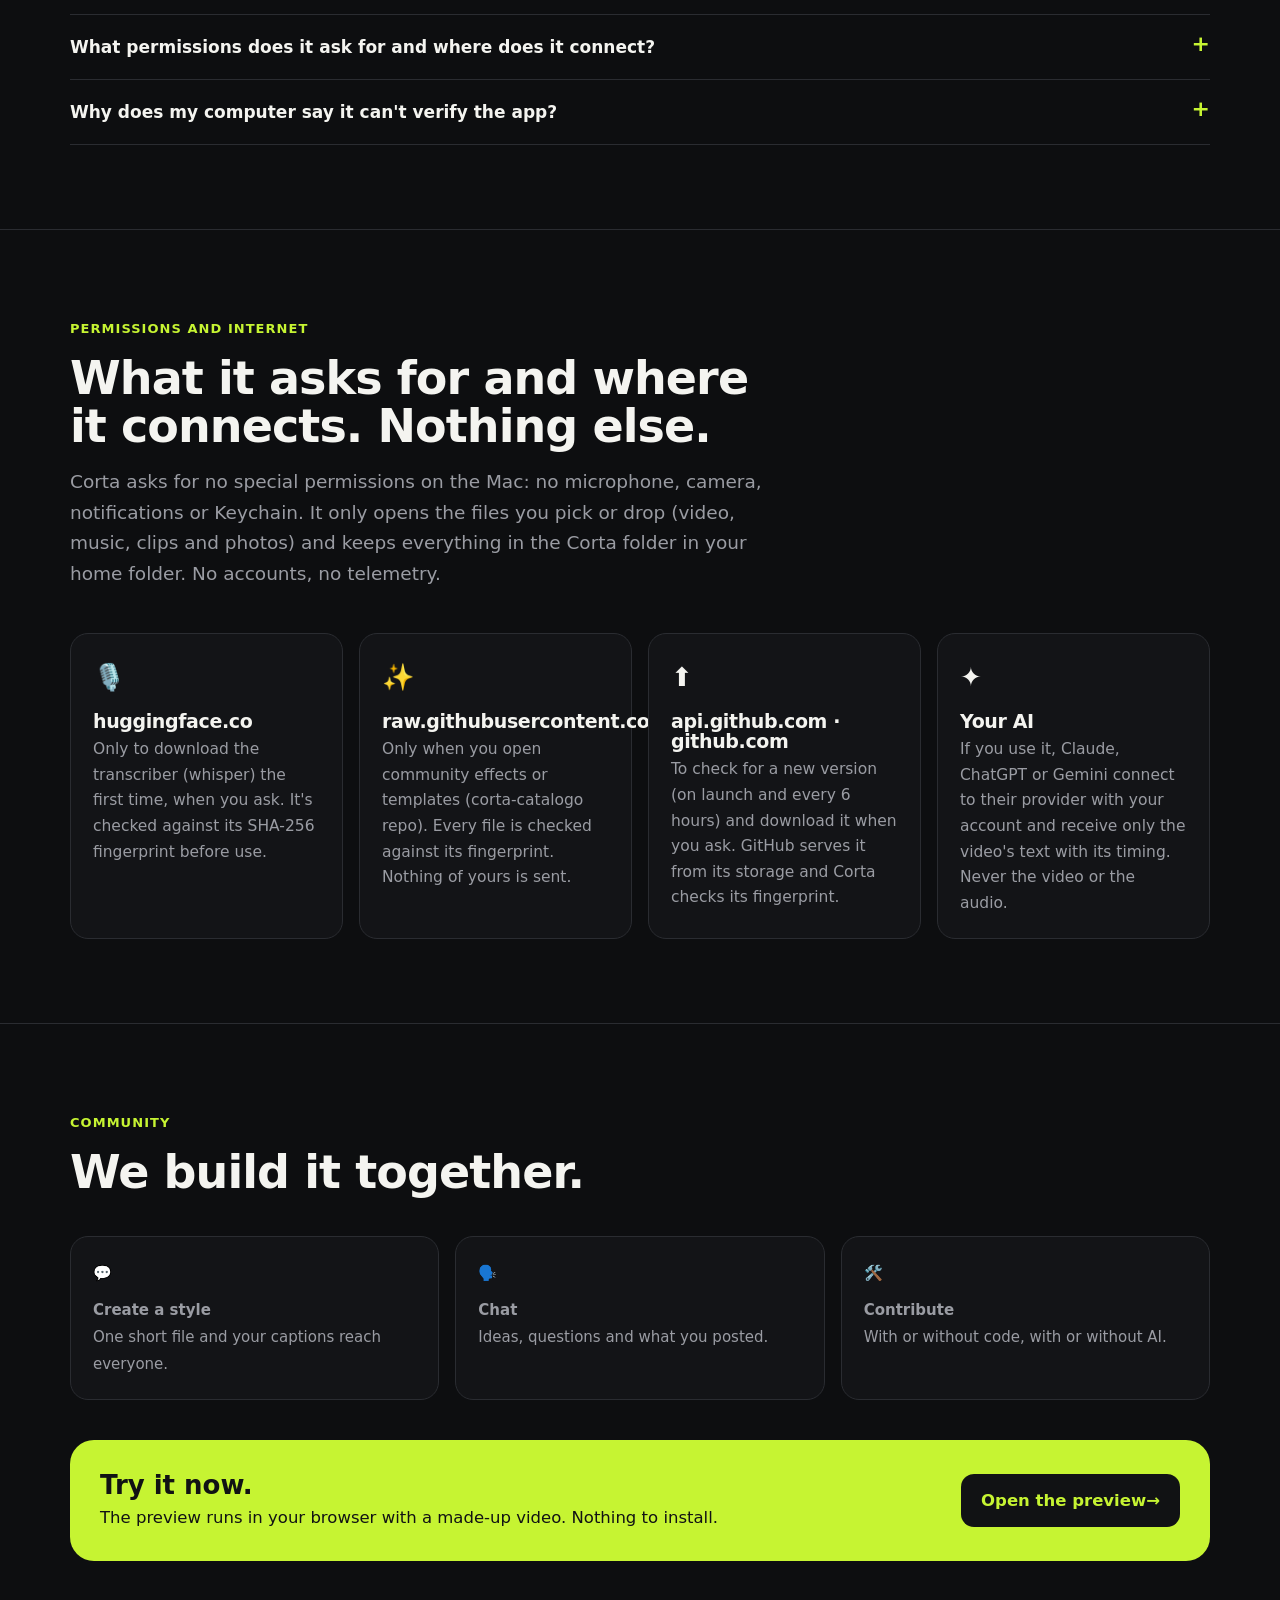
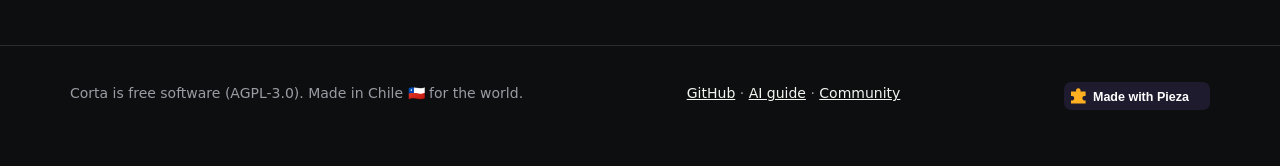
==== commit 32787420: "Publicar 0.1.0: la primera versión para descargar (Mac) - .github/workflows/publicar.yml: como el de" ====
--- a/docs/index.html
+++ b/docs/index.html
@@ -5,7 +5,7 @@
 <meta name="viewport" content="width=device-width, initial-scale=1">
 <meta http-equiv="Content-Security-Policy" content="default-src 'self'; script-src 'sha256-eM6V+o60xkxbkZ+aqkT/GtKiY5yO519EwSRZNGDhV3E='; style-src 'self' 'unsafe-inline' https://fonts.googleapis.com; font-src https://fonts.gstatic.com; img-src 'self' data:; media-src 'self'; connect-src 'none'; object-src 'none'; base-uri 'none'; form-action 'none'; upgrade-insecure-requests">
 <title>Corta — editor de video gratis para Shorts, Reels y TikTok con subtítulos automáticos | Alternativa abierta a CapCut</title>
-<meta name="description" content="Editor de video gratis y de código abierto: editas el texto y se edita el video. Subtítulos animados automáticos, quita silencios y muletillas, formato vertical y tu propia IA para sacar Shorts de un video largo. Sin marca de agua y todo en tu computador.">
+<meta name="description" content="Editor de video gratis y abierto para Shorts, Reels y TikTok: editas el texto y se edita el video. Subtítulos animados, efectos y plantillas, en tu computador.">
 <link rel="canonical" href="https://corta-app.github.io/corta/">
 <meta name="theme-color" content="#0d0e10">
 <link rel="icon" href="favicon.svg" type="image/svg+xml">
@@ -32,9 +32,24 @@
    "name": "Corta",
    "url": "https://corta-app.github.io/corta/",
    "image": "https://corta-app.github.io/corta/img/compartir.png",
-   "description": "Editor de video para Shorts, Reels y TikTok que transcribe en tu computador para editar por texto, agrega subtítulos animados, quita silencios y muletillas y usa tu propia IA para editar y sacar Shorts de videos largos.",
+   "description": "Editor de video para Shorts, Reels y TikTok que transcribe en tu computador para editar por texto, agrega subtítulos animados, quita silencios y muletillas, pone cámara lenta, efectos, transiciones y plantillas, y usa tu propia IA para editar y sacar Shorts de videos largos.",
+   "featureList": [
+    "Editar el video editando el texto",
+    "Subtítulos animados palabra por palabra en casi 100 idiomas",
+    "Quitar silencios y muletillas con un clic",
+    "Corregir cualquier palabra y recordar el vocabulario",
+    "Formato vertical 9:16, 1:1, 4:5 o 16:9 con encuadre o fondo borroso",
+    "Cámara lenta, rápida y rampas por tramo",
+    "Efectos, filtros, zooms y transiciones",
+    "Plantillas que arman el video con tus clips o fotos",
+    "Música de fondo que baja cuando hablas",
+    "Tu propia IA para pedir cambios y sacar Shorts de un video largo",
+    "Exporta en 1080 px sin marca de agua"
+   ],
    "applicationCategory": "MultimediaApplication",
    "operatingSystem": "macOS 15",
+   "softwareVersion": "0.1.0",
+   "downloadUrl": "https://github.com/corta-app/corta/releases/latest/download/Corta-macOS.zip",
    "license": "https://www.gnu.org/licenses/agpl-3.0.html",
    "isAccessibleForFree": true,
    "offers": { "@type": "Offer", "price": "0", "priceCurrency": "USD" },
@@ -52,7 +67,7 @@
     {"@type": "Question", "name": "¿Necesito una IA para usarlo?", "acceptedAnswer": {"@type": "Answer", "text": "No para editar por texto, limpiar silencios y poner subtítulos. La IA sirve para pedir cambios en palabras y sacar Shorts de un video largo. Cómo instalar tu IA."}},
     {"@type": "Question", "name": "¿Cómo se actualiza Corta?", "acceptedAnswer": {"@type": "Answer", "text": "Al abrir y cada 6 horas revisa si hay una versión nueva en GitHub y te avisa dentro de la app, en Ajustes. Si la instalas, la descarga, comprueba su huella, reemplaza la app y vuelve a abrirse. Tus videos y proyectos viven en la carpeta Corta, fuera de la app: actualizar no los toca. Nunca se actualiza en medio de una transcripción o una exportación."}},
     {"@type": "Question", "name": "¿Qué permisos pide y a dónde se conecta?", "acceptedAnswer": {"@type": "Answer", "text": "Ningún permiso especial: solo abre los archivos que eliges. Se conecta a huggingface.co para bajar el transcriptor una vez, a GitHub para el catálogo de la comunidad y las versiones nuevas, y tu IA a su proveedor con tu cuenta. El detalle."}},
-    {"@type": "Question", "name": "¿Por qué mi computador dice que no puede verificar la app?", "acceptedAnswer": {"@type": "Answer", "text": "Porque es un proyecto gratis que todavía no tiene el certificado pagado de Apple o Microsoft. El código es abierto. En Mac: Ajustes del Sistema → Privacidad y seguridad → «Abrir igualmente». En Windows: «Más información» → «Ejecutar de todas formas»."}}
+    {"@type": "Question", "name": "¿Por qué mi computador dice que no puede verificar la app?", "acceptedAnswer": {"@type": "Answer", "text": "Porque Corta es un proyecto gratis que no paga el certificado de Apple. El código es abierto y cada descarga tiene su huella SHA-256 en el Release. En macOS 15: intenta abrir Corta una vez, ve a Ajustes del Sistema → Privacidad y seguridad y, abajo, toca «Abrir igualmente». Solo la primera vez."}}
    ]
   }
  ]
@@ -164,10 +179,11 @@
     <h1><span data-es>Editas el texto, <em>se edita el video.</em></span><span data-en>Edit the text, <em>the video follows.</em></span></h1>
     <p class="intro"><span data-es>El editor para Shorts, Reels y TikTok que transcribe tu video en tu computador. Borras una frase y se borra del video. Subtítulos animados, sin silencios ni muletillas, y tu propia IA hace el trabajo pesado.</span><span data-en>The editor for Shorts, Reels and TikTok that transcribes your video on your computer. Delete a sentence and it's cut from the video. Animated captions, no silences or filler words, and your own AI does the heavy lifting.</span></p>
     <div class="acciones">
-      <a class="boton principal" href="demo/"><span data-es>Probar la vista previa</span><span data-en>Try the live preview</span> →</a>
+      <a class="boton principal" href="https://github.com/corta-app/corta/releases/latest/download/Corta-macOS.zip"><span data-es>Descargar para Mac</span><span data-en>Download for Mac</span> ↓</a>
+      <a class="boton" href="demo/"><span data-es>Probar la vista previa</span><span data-en>Try the live preview</span> →</a>
       <a class="boton" href="https://github.com/corta-app/corta"><span data-es>Ver el código</span><span data-en>See the code</span></a>
     </div>
-    <p class="aviso"><span data-es>La versión para descargar llega muy pronto: primero en <b>Mac</b> (donde ya se puede <a href="https://github.com/corta-app/corta#instalar">instalar desde el código</a>) y después en Windows y Linux. La vista previa funciona en el navegador con un video de mentira. En GitHub, toca «Watch → Custom → Releases» para enterarte cuando salga.</span><span data-en>The download is coming very soon: first for <b>Mac</b> (where you can already <a href="https://github.com/corta-app/corta#instalar">build it from source</a>), then Windows and Linux. The preview runs in your browser with a made-up video. On GitHub, click “Watch → Custom → Releases” to hear when it ships.</span></p>
+    <p class="aviso"><span data-es><b>Mac con Apple Silicon (M1 o más nuevo), macOS 15 o más nuevo.</b> Descomprime el zip y arrastra Corta a Aplicaciones. Es una <b>app sin firmar</b>: la primera vez el Mac avisa que no puede verificarla; así se abre igual, en <a href="#sin-firmar">esta pregunta</a>. Todas las versiones, con su <code>.sha256</code>, en <a href="https://github.com/corta-app/corta/releases">Releases</a>. Windows y Linux, en camino; la vista previa funciona en el navegador con un video de mentira.</span><span data-en><b>Mac with Apple Silicon (M1 or newer), macOS 15 or newer.</b> Unzip it and drag Corta to Applications. It's an <b>unsigned app</b>: the first time, your Mac says it can't verify it; here's how to open it anyway, in <a href="#sin-firmar">this question</a>. Every version, with its <code>.sha256</code>, is in <a href="https://github.com/corta-app/corta/releases">Releases</a>. Windows and Linux are on the way; the preview runs in your browser with a made-up video.</span></p>
     <div class="chips">
       <span>🔒 <b><span data-es>Tus videos no se suben a ningún lado</span><span data-en>Your videos are never uploaded</span></b></span>
       <span>✦ <span data-es>Con Claude, ChatGPT o Gemini</span><span data-en>With Claude, ChatGPT or Gemini</span></span>
@@ -260,7 +276,7 @@
     <details class="p"><summary><span data-es>¿Necesito una IA para usarlo?</span><span data-en>Do I need an AI to use it?</span></summary><p><span data-es>No para editar por texto, limpiar silencios y poner subtítulos. La IA sirve para pedir cambios en palabras y sacar Shorts de un video largo. <a href="ia.html">Cómo instalar tu IA</a>.</span><span data-en>Not for text editing, cleaning silences and captions. The AI is for requesting changes in words and making Shorts from a long video. <a href="ia.html">How to install your AI</a>.</span></p></details>
     <details class="p"><summary><span data-es>¿Cómo se actualiza Corta?</span><span data-en>How does Corta update?</span></summary><p><span data-es>Al abrir y cada 6 horas revisa si hay una versión nueva en GitHub y te avisa dentro de la app, en Ajustes. Si la instalas, la descarga, comprueba su huella, reemplaza la app y vuelve a abrirse. Tus videos y proyectos viven en la carpeta Corta, fuera de la app: actualizar no los toca. Nunca se actualiza en medio de una transcripción o una exportación.</span><span data-en>On launch and every 6 hours it checks GitHub for a new version and tells you inside the app, in Settings. If you install it, it downloads it, checks its fingerprint, replaces the app and reopens. Your videos and projects live in the Corta folder, outside the app: updating doesn't touch them. It never updates in the middle of a transcription or an export.</span></p></details>
     <details class="p"><summary><span data-es>¿Qué permisos pide y a dónde se conecta?</span><span data-en>What permissions does it ask for and where does it connect?</span></summary><p><span data-es>Ningún permiso especial: solo abre los archivos que eliges. Se conecta a huggingface.co para bajar el transcriptor una vez, a GitHub para el catálogo de la comunidad y las versiones nuevas, y tu IA a su proveedor con tu cuenta. <a href="#privacidad">El detalle</a>.</span><span data-en>No special permissions: it only opens the files you pick. It connects to huggingface.co to download the transcriber once, to GitHub for the community catalog and new versions, and your AI to its provider with your account. <a href="#privacidad">The details</a>.</span></p></details>
-    <details class="p"><summary><span data-es>¿Por qué mi computador dice que no puede verificar la app?</span><span data-en>Why does my computer say it can't verify the app?</span></summary><p><span data-es>Porque es un proyecto gratis que todavía no tiene el certificado pagado de Apple o Microsoft. El código es abierto. En Mac: Ajustes del Sistema → Privacidad y seguridad → «Abrir igualmente». En Windows: «Más información» → «Ejecutar de todas formas».</span><span data-en>Because it's a free project without a paid Apple or Microsoft certificate yet. The code is open. On Mac: System Settings → Privacy &amp; Security → “Open Anyway”. On Windows: “More info” → “Run anyway”.</span></p></details>
+    <details class="p" id="sin-firmar"><summary><span data-es>¿Por qué mi computador dice que no puede verificar la app?</span><span data-en>Why does my computer say it can't verify the app?</span></summary><p><span data-es>Porque Corta es un proyecto gratis que no paga el certificado de Apple. El código es abierto y cada descarga tiene su huella SHA-256 en el Release. <b>macOS 15:</b> intenta abrir Corta una vez, ve a <b>Ajustes del Sistema → Privacidad y seguridad</b> y, abajo, toca <b>«Abrir igualmente»</b>. Solo la primera vez.</span><span data-en>Because Corta is a free project that doesn't pay for Apple's certificate. The code is open and every download has its SHA-256 checksum in the Release. <b>macOS 15:</b> try to open Corta once, go to <b>System Settings → Privacy &amp; Security</b> and, at the bottom, click <b>“Open Anyway”</b>. Only the first time.</span></p></details>
   </div>
 </div></section>
 
